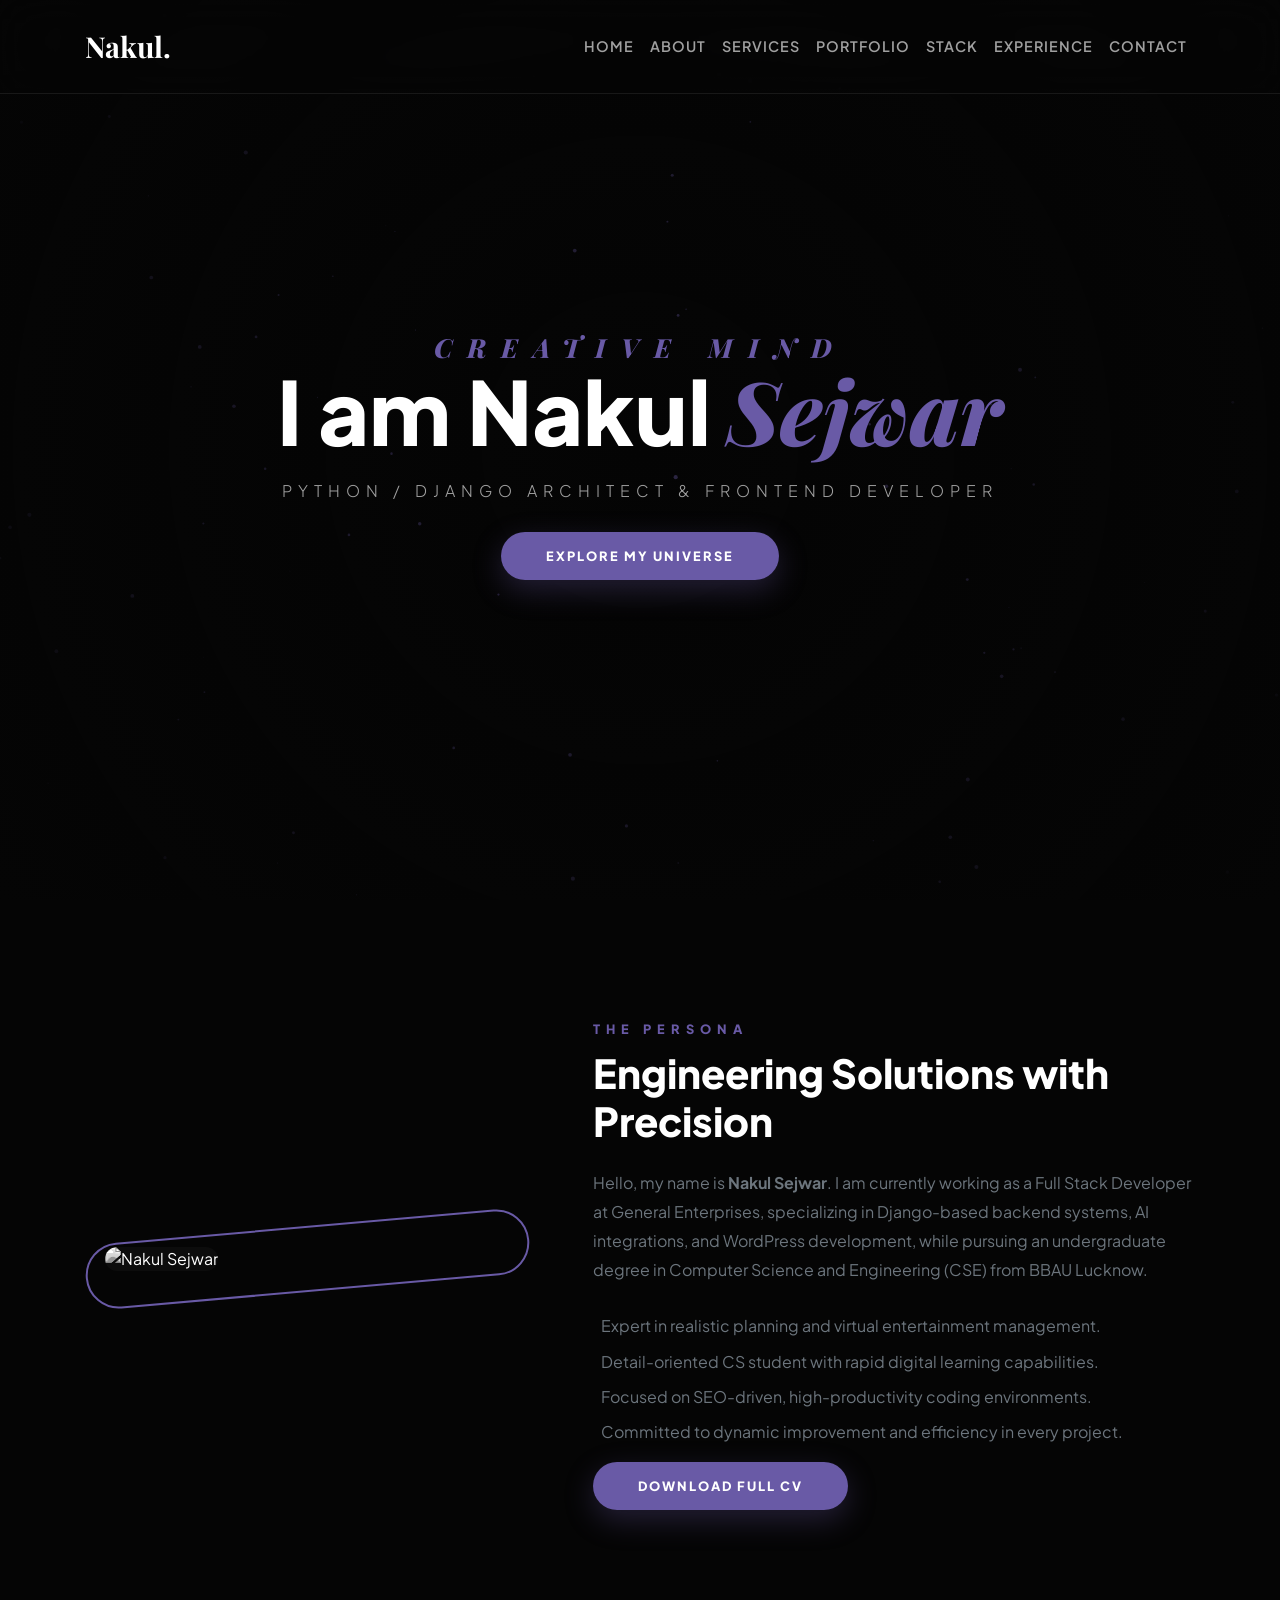
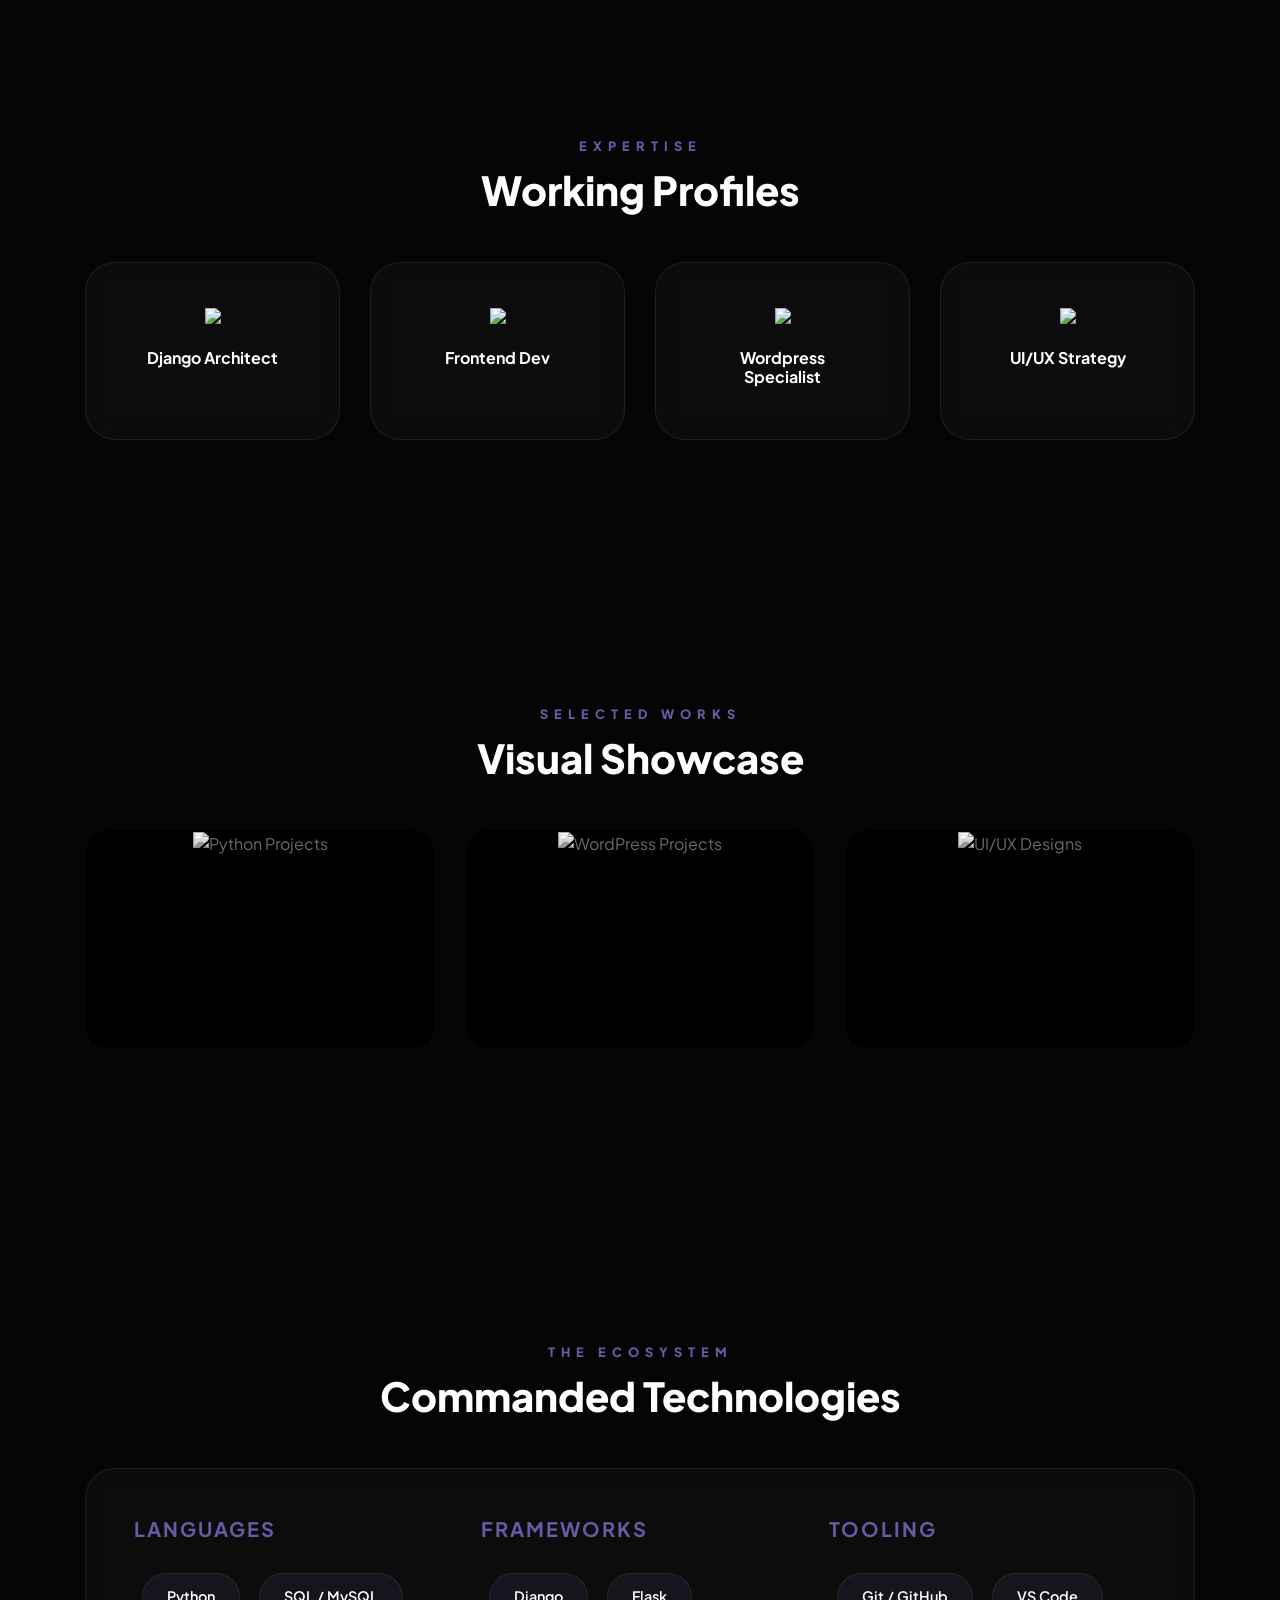
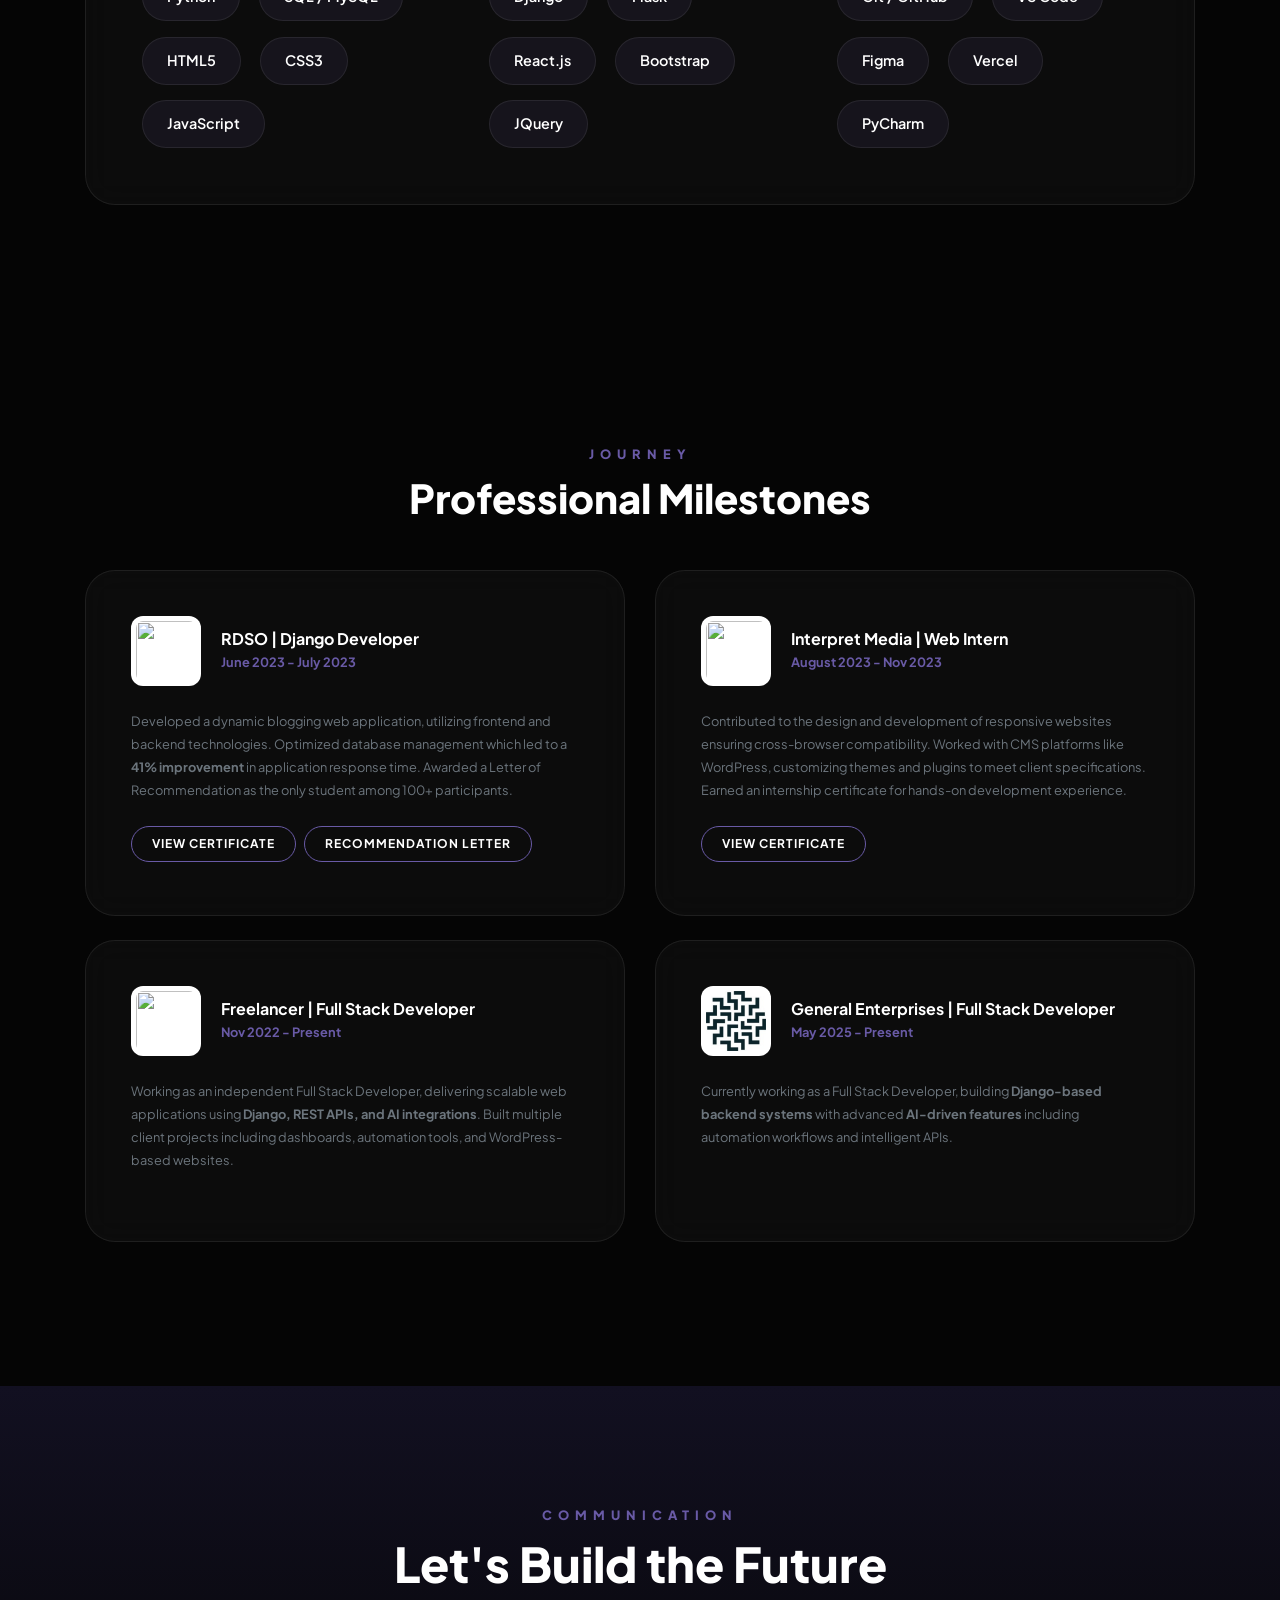
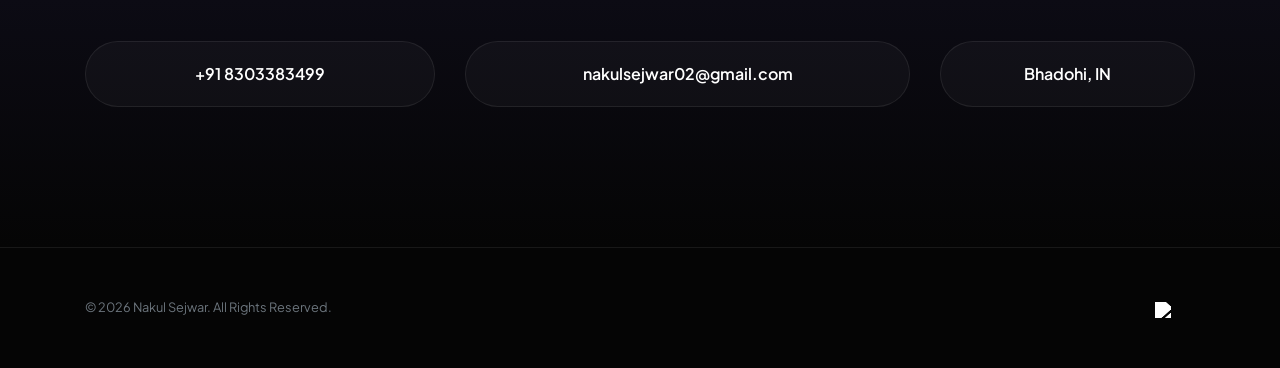
==== index.html @ b9fcd489 "update" ====
<!DOCTYPE html>
<html lang="en">
<head>
    <meta charset="utf-8">
    <meta name="viewport" content="width=device-width, initial-scale=1, shrink-to-fit=no">
    <meta name="author" content="Nakul">
    <title>Nakul Sejwar | Portfolio</title>
    
    <link href="https://fonts.googleapis.com/css2?family=Plus+Jakarta+Sans:wght@300;400;600;800&family=Playfair+Display:ital,wght@0,700;1,700&display=swap" rel="stylesheet">
    <link rel="stylesheet" href="assets/vendors/themify-icons/css/themify-icons.css">
    <link rel="stylesheet" href="https://stackpath.bootstrapcdn.com/bootstrap/4.4.1/css/bootstrap.min.css">
    <link rel="stylesheet" href="https://cdnjs.cloudflare.com/ajax/libs/animate.css/4.1.1/animate.min.css"/>
    
    <style>
        :root {
            --bg-dark: #050505;
            --accent: #695aa6;
            --accent-glow: rgba(105, 90, 166, 0.4);
            --glass: rgba(255, 255, 255, 0.03);
            --glass-border: rgba(255, 255, 255, 0.08);
            --text-main: #ffffff;
            --text-muted: #a0a0a0;
        }
        /* Target the image inside the link when the link is hovered */
        .wp-hover:hover .wp-icon {
            /* This filter approximates your purple shade #695aa6 */
            filter: invert(41%) sepia(12%) saturate(3015%) hue-rotate(212deg) brightness(88%) contrast(85%) !important;
            transform: translateY(-2px);
        }

        /* Optional: Ensure the other font icons match the hover effect */
        .social-links a:hover i {
            color: var(--accent) !important;
            transform: translateY(-2px);
            transition: 0.3s;
        }

        /* --- Global Reset & Background --- */
        body {
            background-color: var(--bg-dark);
            color: var(--text-main);
            font-family: 'Plus Jakarta Sans', sans-serif;
            scroll-behavior: smooth;
            overflow-x: hidden;
        }

        #bg-canvas {
            position: fixed;
            top: 0; left: 0;
            width: 100%; height: 100%;
            z-index: -2;
            pointer-events: none;
        }

        .premium-bg-overlay {
            position: fixed;
            top: 0; left: 0; width: 100%; height: 100%;
            background: radial-gradient(circle at 50% 50%, transparent 0%, var(--bg-dark) 100%);
            z-index: -1;
            pointer-events: none;
        }

        /* --- Navigation --- */
        .custom-navbar {
            padding: 20px;
            background: rgba(5, 5, 5, 0.8) !important;
            backdrop-filter: blur(20px);
            border-bottom: 1px solid var(--glass-border);
            transition: 0.4s cubic-bezier(0.4, 0, 0.2, 1);
        }
        .navbar-brand { font-family: 'Playfair Display', serif; font-size: 1.8rem; font-weight: 700; }
        .nav-link { font-weight: 600; font-size: 0.9rem; letter-spacing: 1px; color: var(--text-muted) !important; transition: 0.3s; }
        .nav-link:hover { color: var(--accent) !important; transform: translateY(-2px); }

        /* --- Hero Section --- */
        .header {
            height: 100vh;
            display: flex;
            align-items: center;
            justify-content: center;
            text-align: center;
            perspective: 1000px;
        }
        .header-content {
            transform-style: preserve-3d;
            transition: transform 0.1s ease-out;
        }
        .header-title { font-size: clamp(2.5rem, 8vw, 5.5rem); font-weight: 800; line-height: 1.1; margin-bottom: 20px; }
        .header-title span { font-family: 'Playfair Display', serif; font-style: italic; color: var(--accent); }
        .header-subtitle { color: var(--text-muted); letter-spacing: 6px; font-weight: 300; margin-bottom: 40px; text-transform: uppercase; }

        /* --- Buttons --- */
        .btn-premium {
            padding: 16px 45px;
            border-radius: 50px;
            background: var(--accent);
            border: none;
            color: white !important;
            font-weight: 800;
            letter-spacing: 2px;
            box-shadow: 0 10px 30px rgba(105, 90, 166, 0.3);
            transition: 0.4s;
            text-transform: uppercase;
            font-size: 0.8rem;
        }
        .btn-premium:hover { transform: translateY(-5px) scale(1.05); box-shadow: 0 15px 40px rgba(105, 90, 166, 0.6); }

        /* --- Section Styling --- */
        .section { padding: 120px 0; position: relative; }
        .section-subtitle { color: var(--accent); text-transform: uppercase; letter-spacing: 6px; font-weight: 800; font-size: 0.8rem; margin-bottom: 10px; display: block;}

        /* --- Card Aesthetics & 3D Tilt --- */
        .premium-card {
            background: var(--glass);
            border: 1px solid var(--glass-border);
            backdrop-filter: blur(15px);
            padding: 45px;
            border-radius: 30px;
            transition: 0.5s cubic-bezier(0.2, 0.8, 0.2, 1);
            height: 100%;
            transform-style: preserve-3d;
            position: relative;
        }
        .premium-card:hover {
            background: rgba(105, 90, 166, 0.05);
            border-color: var(--accent);
            box-shadow: 0 25px 50px rgba(0,0,0,0.5);
        }

        /* --- Skills Stack --- */
        .skill-tag {
            display: inline-block;
            background: rgba(105, 90, 166, 0.1);
            padding: 12px 24px;
            border-radius: 50px;
            margin: 8px;
            font-size: 0.9rem;
            font-weight: 600;
            border: 1px solid var(--glass-border);
            transition: 0.3s cubic-bezier(0.175, 0.885, 0.32, 1.275);
            animation: floatSkill 4s ease-in-out infinite;
        }
        .skill-tag:hover {
            background: var(--accent);
            transform: scale(1.1) rotate(3deg);
            border-color: var(--text-main);
        }
        @keyframes floatSkill {
            0%, 100% { transform: translateY(0); }
            50% { transform: translateY(-8px); }
        }

        /* --- Portfolio --- */
        .portfolio-card {
            position: relative;
            border-radius: 25px;
            overflow: hidden;
            aspect-ratio: 16/10;
            margin-bottom: 30px;
            background: var(--glass);
        }
        .portfolio-card img { width: 100%; height: 100%; object-fit: cover; transition: 0.8s; }
        .portfolio-card:hover img { transform: scale(1.1) rotate(1deg); filter: blur(3px) brightness(0.4); }
        .portfolio-card-overlay {
            position: absolute;
            inset: 0;
            display: flex;
            flex-direction: column;
            align-items: center;
            justify-content: center;
            opacity: 0;
            transition: 0.5s;
            padding: 20px;
        }
        .portfolio-card:hover .portfolio-card-overlay { opacity: 1; }

        /* --- Experience Logic --- */
        .experience-card-img {
            width: 70px;
            height: 70px;
            object-fit: contain;
            border-radius: 12px;
            background: #fff;
            padding: 5px;
            margin-right: 20px;
        }

        /* --- Reveal Animations --- */
        .reveal { opacity: 0; transform: translateY(60px); transition: 1.2s cubic-bezier(0.2, 0.8, 0.2, 1); }
        .reveal.active { opacity: 1; transform: translateY(0); }

        /* --- Contact Section --- */
        .contact-pill {
            background: var(--glass);
            border: 1px solid var(--glass-border);
            padding: 20px 40px;
            border-radius: 100px;
            color: #fff;
            font-weight: 600;
            transition: 0.4s;
            display: block;
            margin-bottom: 20px;
        }
        .contact-pill:hover { background: var(--accent); color: #fff; text-decoration: none; transform: scale(1.05); }
        /* Brings color back on hover */
        .parallax-element:hover .about-img-premium {
            filter: grayscale(0%) !important;
            box-shadow: 0 20px 40px rgba(0, 0, 0, 0.4);
        }

        /* Makes the decorative border pulse purple on hover */
        .parallax-element:hover .about-border-glow {
            transform: rotate(0deg) scale(1.05) !important;
            box-shadow: 0 0 30px var(--accent);
            border-color: #fff !important;
        }

        /* Perspective container for the tilt */
        .parallax-element {
            perspective: 1000px;
        }
        /* Container Perspective */
        #service, #portfolio, #skills, #experience {
            perspective: 1500px;
        }

        /* Base style for all cards to support 3D */
        .premium-card, .portfolio-card, .skill-tag {
            transition: transform 0.1s ease-out, box-shadow 0.3s ease, filter 0.5s ease;
            will-change: transform;
        }

        /* Portfolio Specific Hover: Bring back color */
        .portfolio-card img {
            filter: grayscale(100%);
            transition: 0.6s ease;
        }

        .portfolio-card:hover img {
            filter: grayscale(0%) !important;
            transform: scale(1.1);
        }

        /* Skills Floating Animation - unique speeds for parallax feel */
        .skill-tag:nth-child(odd) { animation: floatSkill 5s ease-in-out infinite; }
        .skill-tag:nth-child(even) { animation: floatSkill 7s ease-in-out infinite; }

        @keyframes floatSkill {
            0%, 100% { transform: translateY(0px) rotate(0deg); }
            50% { transform: translateY(-15px) rotate(2deg); }
        }
        /* Portfolio Card Container */
        .portfolio-card {
            position: relative;
            overflow: hidden;
            border-radius: 25px;
            background: #000;
        }

        /* The Overlay - Hidden by default */
        .portfolio-card-overlay {
            position: absolute;
            inset: 0;
            background: rgba(105, 90, 166, 0.85); /* Your purple shade with transparency */
            display: flex;
            flex-direction: column;
            align-items: center;
            justify-content: center;
            opacity: 0; /* Hidden */
            transition: all 0.5s cubic-bezier(0.4, 0, 0.2, 1);
            padding: 20px;
            z-index: 2;
        }

        /* Text styling inside overlay */
        .portfolio-card-overlay h4 {
            color: #ffffff;
            font-weight: 800;
            margin-bottom: 10px;
            transform: translateY(20px);
            transition: 0.5s ease;
        }

        .portfolio-card-overlay p {
            color: rgba(255, 255, 255, 0.8);
            font-size: 0.9rem;
            transform: translateY(20px);
            transition: 0.5s ease 0.1s;
        }

        /* Hover State: Reveal Overlay and Slide Text Up */
        .portfolio-card:hover .portfolio-card-overlay {
            opacity: 1;
        }

        .portfolio-card:hover .portfolio-card-overlay h4,
        .portfolio-card:hover .portfolio-card-overlay p {
            transform: translateY(0);
        }

        /* Image grayscale to color transition */
        .portfolio-card img {
            filter: grayscale(100%);
            transition: 0.8s ease;
        }

        .portfolio-card:hover img {
            filter: grayscale(0%);
            transform: scale(1.1);
        }
        /* Custom Purple Small Button */
        .btn-premium-sm {
            padding: 8px 20px;
            border-radius: 50px;
            background: transparent;
            border: 1px solid var(--accent);
            color: #ffffff !important;
            font-size: 0.75rem;
            font-weight: 700;
            text-transform: uppercase;
            letter-spacing: 1px;
            transition: all 0.3s ease;
        }

        .btn-premium-sm:hover {
            background: var(--accent);
            box-shadow: 0 5px 15px rgba(105, 90, 166, 0.4);
            transform: translateY(-2px);
            text-decoration: none;
        }
    </style>
</head>

<body data-spy="scroll" data-target=".navbar" data-offset="40" id="home">

    <canvas id="bg-canvas"></canvas>
    <div class="premium-bg-overlay"></div>

    <nav class="navbar navbar-expand-lg navbar-dark custom-navbar fixed-top">
        <div class="container">
            <a class="navbar-brand" href="index.html">Nakul.</a>
            <button class="navbar-toggler" type="button" data-toggle="collapse" data-target="#navContent">
                <span class="ti-menu" style="color: #fff;"></span>
            </button>
            <div class="collapse navbar-collapse" id="navContent">
                <ul class="navbar-nav ml-auto">
                    <li class="nav-item"><a class="nav-link" href="#home">HOME</a></li>
                    <li class="nav-item"><a class="nav-link" href="#about">ABOUT</a></li>
                    <li class="nav-item"><a class="nav-link" href="#service">SERVICES</a></li>
                    <li class="nav-item"><a class="nav-link" href="#portfolio">PORTFOLIO</a></li>
                    <li class="nav-item"><a class="nav-link" href="#skills">STACK</a></li>
                    <li class="nav-item"><a class="nav-link" href="#experience">EXPERIENCE</a></li>
                    <li class="nav-item"><a class="nav-link" href="#contact">CONTACT</a></li>
                </ul>
            </div>
        </div>
    </nav>

    <header class="header">
        <div class="header-content container">
            <div class="reveal active">
                <h1 class="header-title">
                    <span class="d-block" style="font-size: 0.3em; letter-spacing: 15px; text-transform: uppercase;">Creative Mind</span>
                    I am Nakul <span>Sejwar</span>
                </h1>
                <p class="header-subtitle">Python / Django Architect & Frontend Developer</p>
                <div class="animate__animated animate__pulse animate__infinite">
                    <a href="#portfolio" class="btn-premium">Explore My Universe</a>
                </div>
            </div>
        </div>
    </header>

    <section class="section" id="about">
        <div class="container">
            <div class="row align-items-center reveal">
                <div class="col-md-5 mb-5 mb-md-0">
                    <div class="parallax-element" style="position: relative; padding: 20px;">
                        <div class="about-border-glow" style="position: absolute; inset: 0; border: 2px solid var(--accent); border-radius: 40px; transform: rotate(-5deg); transition: 0.5s;"></div>
                        
                        <img src="assets/imgs/man.png" 
                            class="img-fluid about-img-premium hover-tilt" 
                            alt="Nakul Sejwar" 
                            style="border-radius: 40px; background: var(--glass); position: relative; z-index: 1; filter: grayscale(100%); transition: filter 0.6s ease, transform 0.1s ease-out; cursor: pointer;">
                    </div>
                </div>
                <div class="col-md-7 pl-lg-5">
                    <span class="section-subtitle">The Persona</span>
                    <h2 class="mb-4" style="font-weight: 800; font-size: 2.5rem;">Engineering Solutions with Precision</h2>
                    <p class="text-muted mb-4" style="line-height: 1.8;">
                        Hello, my name is <strong>Nakul Sejwar</strong>. I am currently working as a Full Stack Developer at General Enterprises, specializing in Django-based backend systems, AI integrations, and WordPress development, while pursuing an undergraduate degree in Computer Science and Engineering (CSE) from BBAU Lucknow.
                    </p>
                    <ul class="text-muted list-unstyled mb-4" style="line-height: 2.2;">
                        <li><i class="ti-check mr-2" style="color: var(--accent);"></i> Expert in realistic planning and virtual entertainment management.</li>
                        <li><i class="ti-check mr-2" style="color: var(--accent);"></i> Detail-oriented CS student with rapid digital learning capabilities.</li>
                        <li><i class="ti-check mr-2" style="color: var(--accent);"></i> Focused on SEO-driven, high-productivity coding environments.</li>
                        <li><i class="ti-check mr-2" style="color: var(--accent);"></i> Committed to dynamic improvement and efficiency in every project.</li>
                    </ul>
                    <a href="https://drive.google.com/file/d/16ulaOzVERN-fyvs64XdJ-QzQfTdzK6vt/view?usp=sharing" class="btn-premium">Download Full CV</a>
                </div>
            </div>
        </div>
    </section>

    <section class="section bg-dark-lite" id="service">
        <div class="container">
            <div class="text-center mb-5 reveal">
                <span class="section-subtitle">Expertise</span>
                <h2 style="font-weight: 800; font-size: 2.5rem;">Working Profiles</h2>
            </div>
            <div class="row">
                <div class="col-md-6 col-lg-3 mb-4 reveal">
                    <div class="premium-card text-center tilt-effect">
                        <img src="assets/imgs/icons8-python.svg" width="60" class="mb-4">
                        <h6 class="font-weight-bold">Django Architect</h6>
                    </div>
                </div>
                <div class="col-md-6 col-lg-3 mb-4 reveal">
                    <div class="premium-card text-center tilt-effect">
                        <img src="assets/imgs/responsive.svg" width="60" class="mb-4">
                        <h6 class="font-weight-bold">Frontend Dev</h6>
                    </div>
                </div>
                <div class="col-md-6 col-lg-3 mb-4 reveal">
                    <div class="premium-card text-center tilt-effect">
                        <img src="assets/imgs/icons8-wordpress.svg" width="60" class="mb-4">
                        <h6 class="font-weight-bold">Wordpress Specialist</h6>
                    </div>
                </div>
                <div class="col-md-6 col-lg-3 mb-4 reveal">
                    <div class="premium-card text-center tilt-effect">
                        <img src="assets/imgs/analytics.svg" width="60" class="mb-4">
                        <h6 class="font-weight-bold">UI/UX Strategy</h6>
                    </div>
                </div>
            </div>
        </div>
    </section>

    <section class="section" id="portfolio">
        <div class="container text-center">
            <span class="section-subtitle reveal">Selected Works</span>
            <h2 class="mb-5 reveal" style="font-weight: 800; font-size: 2.5rem;">Visual Showcase</h2>
            <div class="row reveal">
                <div class="col-md-4 mb-4">
                    <a href="python-projects.html" class="portfolio-card d-block">
                        <img src="assets/imgs/Python.png" alt="Python Projects">
                        <div class="portfolio-card-overlay">
                            <h4 class="font-weight-bold">Python Projects</h4>
                            <p>Click to View Suite</p>
                        </div>
                    </a>
                </div>
                <div class="col-md-4 mb-4">
                    <a href="wordpress-projects.html" class="portfolio-card d-block">
                        <img src="assets/imgs/WordPress.png" alt="WordPress Projects">
                        <div class="portfolio-card-overlay">
                            <h4 class="font-weight-bold">WordPress Solutions</h4>
                            <p>Click to View Sites</p>
                        </div>
                    </a>
                </div>
                <div class="col-md-4 mb-4">
                    <a href="https://www.behance.net/nakulsejwar" class="portfolio-card d-block">
                        <img src="assets/imgs/uiux.jpg" alt="UI/UX Designs">
                        <div class="portfolio-card-overlay">
                            <h4 class="font-weight-bold">UI/UX Designs</h4>
                            <p>View Behance Port</p>
                        </div>
                    </a>
                </div>
            </div>
        </div>
    </section>

    <section class="section" id="skills">
        <div class="container">
            <div class="text-center mb-5 reveal">
                <span class="section-subtitle">The Ecosystem</span>
                <h2 style="font-weight: 800; font-size: 2.5rem;">Commanded Technologies</h2>
            </div>
            
            <div class="premium-card reveal p-5">
                <div class="row">
                    <div class="col-md-4 mb-5 mb-md-0">
                        <h5 class="font-weight-bold mb-4" style="letter-spacing: 2px; color: var(--accent);">LANGUAGES</h5>
                        <div class="skill-tag" style="animation-delay: 0.1s;">Python</div>
                        <div class="skill-tag" style="animation-delay: 0.3s;">SQL / MySQL</div>
                        <div class="skill-tag" style="animation-delay: 0.5s;">HTML5</div>
                        <div class="skill-tag" style="animation-delay: 0.7s;">CSS3</div>
                        <div class="skill-tag" style="animation-delay: 0.9s;">JavaScript</div>
                    </div>

                    <div class="col-md-4 mb-5 mb-md-0">
                        <h5 class="font-weight-bold mb-4" style="letter-spacing: 2px; color: var(--accent);">FRAMEWORKS</h5>
                        <div class="skill-tag" style="animation-delay: 0.2s;">Django</div>
                        <div class="skill-tag" style="animation-delay: 0.4s;">Flask</div>
                        <div class="skill-tag" style="animation-delay: 0.1s;">React.js</div>
                        <div class="skill-tag" style="animation-delay: 0.3s;">Bootstrap</div>
                        <div class="skill-tag" style="animation-delay: 0.5s;">JQuery</div>
                    </div>

                    <div class="col-md-4">
                        <h5 class="font-weight-bold mb-4" style="letter-spacing: 2px; color: var(--accent);">TOOLING</h5>
                        <div class="skill-tag" style="animation-delay: 0.6s;">Git / GitHub</div>
                        <div class="skill-tag" style="animation-delay: 0.2s;">VS Code</div>
                        <div class="skill-tag" style="animation-delay: 0.4s;">Figma</div>
                        <div class="skill-tag" style="animation-delay: 0.1s;">Vercel</div>
                        <div class="skill-tag" style="animation-delay: 0.3s;">PyCharm</div>
                    </div>
                </div>
            </div>
        </div>
    </section>

    <section class="section" id="experience">
        <div class="container">
            <div class="text-center mb-5 reveal">
                <span class="section-subtitle">Journey</span>
                <h2 style="font-weight: 800; font-size: 2.5rem;">Professional Milestones</h2>
            </div>
            <div class="row">
                <div class="col-md-6 mb-4 reveal">
                    <div class="premium-card tilt-effect">
                        <div class="d-flex align-items-center mb-4">
                            <img src="assets/imgs/rdsologo.png" class="experience-card-img">
                            <div>
                                <h6 class="mb-0 font-weight-bold">RDSO | Django Developer</h6>
                                <small style="color: var(--accent); font-weight: 700;">June 2023 - July 2023</small>
                            </div>
                        </div>
                        <p class="text-muted small mb-4" style="line-height: 1.8;">
                            Developed a dynamic blogging web application, utilizing frontend and backend technologies. Optimized database management which led to a <strong>41% improvement</strong> in application response time. Awarded a Letter of Recommendation as the only student among 100+ participants.
                        </p>
                        <div class="d-flex flex-wrap">
                            <a href="https://drive.google.com/file/d/1mclJQD7f81kzIOt3uN5Sgd8E9_ZpstdL/view?usp=sharing" class="btn btn-premium-sm mr-2 mb-2">View Certificate</a>
                            <a href="https://drive.google.com/file/d/1_BmyCr01pKGEwIzg_A3drso9pyll6M1B/view?usp=sharing" class="btn btn-premium-sm mb-2">Recommendation Letter</a>
                        </div>
                    </div>
                </div>

                <div class="col-md-6 mb-4 reveal">
                    <div class="premium-card tilt-effect">
                        <div class="d-flex align-items-center mb-4">
                            <img src="assets/imgs/interpret_media_mumbai_logo.jpg" class="experience-card-img">
                            <div>
                                <h6 class="mb-0 font-weight-bold">Interpret Media | Web Intern</h6>
                                <small style="color: var(--accent); font-weight: 700;">August 2023 - Nov 2023</small>
                            </div>
                        </div>
                        <p class="text-muted small mb-4" style="line-height: 1.8;">
                            Contributed to the design and development of responsive websites ensuring cross-browser compatibility. Worked with CMS platforms like WordPress, customizing themes and plugins to meet client specifications. Earned an internship certificate for hands-on development experience.
                        </p>
                        <a href="https://drive.google.com/file/d/11rWwCjID4jo7oCbREOb4mnihu0a6t4lC/view?usp=sharing" class="btn btn-premium-sm">View Certificate</a>
                    </div>
                </div>

                <div class="col-md-6 mb-4 reveal">
                    <div class="premium-card tilt-effect">
                        <div class="d-flex align-items-center mb-4">
                            <img src="assets/imgs/man.png" class="experience-card-img">
                            <div>
                                <h6 class="mb-0 font-weight-bold">Freelancer | Full Stack Developer</h6>
                                <small style="color: var(--accent); font-weight: 700;">Nov 2022 - Present</small>
                            </div>
                        </div>
                        <p class="text-muted small mb-4" style="line-height: 1.8;">
                            Working as an independent Full Stack Developer, delivering scalable web applications using <strong>Django, REST APIs, and AI integrations</strong>. Built multiple client projects including dashboards, automation tools, and WordPress-based websites.
                        </p>
                    </div>
                </div>

                <div class="col-md-6 mb-4 reveal">
                    <div class="premium-card tilt-effect">
                        <div class="d-flex align-items-center mb-4">
                            <img src="assets/imgs/general_enterprises_10_logo.jpg" class="experience-card-img">
                            <div>
                                <h6 class="mb-0 font-weight-bold">General Enterprises | Full Stack Developer</h6>
                                <small style="color: var(--accent); font-weight: 700;">May 2025 - Present</small>
                            </div>
                        </div>
                        <p class="text-muted small mb-4" style="line-height: 1.8;">
                            Currently working as a Full Stack Developer, building <strong>Django-based backend systems</strong> with advanced <strong>AI-driven features</strong> including automation workflows and intelligent APIs.
                        </p>
                    </div>
                </div>
            </div>
        </div>
    </section>

    <section class="section text-center" id="contact" style="background: linear-gradient(to top, #050505, #121021);">
        <div class="container">
            <div class="reveal">
                <span class="section-subtitle">Communication</span>
                <h2 class="mb-5" style="font-weight: 800; font-size: 3rem;">Let's Build the Future</h2>
                <div class="row justify-content-center">
                    <div class="col-md-4"><a href="tel:+918303383499" class="contact-pill">+91 8303383499</a></div>
                    <div class="col-md-5"><a href="mailto:nakulsejwar02@gmail.com" class="contact-pill">nakulsejwar02@gmail.com</a></div>
                    <div class="col-md-3"><a href="#" class="contact-pill">Bhadohi, IN</a></div>
                </div>
            </div>
        </div>
    </section>

    <footer class="py-5" style="border-top: 1px solid var(--glass-border);">
        <div class="container d-flex flex-column flex-md-row justify-content-between align-items-center">
            <p class="mb-0 text-muted small">&copy; <script>document.write(new Date().getFullYear())</script> Nakul Sejwar. All Rights Reserved.</p>
            <div class="social-links mt-3 mt-md-0">
                <a href="https://www.linkedin.com/in/nakulsejwar/" class="nav-link d-inline mx-2"><i class="ti-linkedin"></i></a>
                <a href="https://github.com/nakulsejwar/" class="nav-link d-inline mx-2"><i class="ti-github"></i></a>
                <a href="https://wa.me/918303383499" class="nav-link d-inline mx-2 wp-hover">
                    <img src="assets/imgs/whatsapp.svg" width="20" class="wp-icon" style="filter: brightness(0) invert(1); transition: 0.3s;">
                </a>            
            </div>
        </div>
    </footer>

    <script src="https://code.jquery.com/jquery-3.4.1.min.js"></script>
    <script src="https://stackpath.bootstrapcdn.com/bootstrap/4.4.1/js/bootstrap.bundle.min.js"></script>

    <script>
        // --- 1. DYNAMIC PARTICLE BACKGROUND ---
        const canvas = document.getElementById('bg-canvas');
        const ctx = canvas.getContext('2d');
        let particles = [];
        canvas.width = window.innerWidth;
        canvas.height = window.innerHeight;

        class Particle {
            constructor() {
                this.x = Math.random() * canvas.width;
                this.y = Math.random() * canvas.height;
                this.size = Math.random() * 2 + 0.1;
                this.speedX = Math.random() * 0.5 - 0.25;
                this.speedY = Math.random() * 0.5 - 0.25;
            }
            update() {
                this.x += this.speedX;
                this.y += this.speedY;
                if (this.x > canvas.width) this.x = 0;
                if (this.x < 0) this.x = canvas.width;
                if (this.y > canvas.height) this.y = 0;
                if (this.y < 0) this.y = canvas.height;
            }
            draw() {
                ctx.fillStyle = 'rgba(105, 90, 166, 0.4)';
                ctx.beginPath();
                ctx.arc(this.x, this.y, this.size, 0, Math.PI * 2);
                ctx.fill();
            }
        }

        function initParticles() {
            particles = [];
            for (let i = 0; i < 100; i++) particles.push(new Particle());
        }

        function animateParticles() {
            ctx.clearRect(0, 0, canvas.width, canvas.height);
            particles.forEach(p => { p.update(); p.draw(); });
            requestAnimationFrame(animateParticles);
        }
        initParticles(); animateParticles();

        // --- 2. MOUSE PARALLAX ENGINE ---
        document.addEventListener('mousemove', (e) => {
            const x = (window.innerWidth / 2 - e.pageX) / 50;
            const y = (window.innerHeight / 2 - e.pageY) / 50;
            const content = document.querySelector('.header-content');
            if(content) content.style.transform = `translate(${x}px, ${y}px)`;
        });

        // --- 3. 3D TILT EFFECT ---
        const tiltCards = document.querySelectorAll('.tilt-effect');
        tiltCards.forEach(card => {
            card.addEventListener('mousemove', (e) => {
                const rect = card.getBoundingClientRect();
                const x = e.clientX - rect.left - rect.width / 2;
                const y = e.clientY - rect.top - rect.height / 2;
                card.style.transform = `perspective(1000px) rotateX(${-y / 10}deg) rotateY(${x / 10}deg) translateY(-10px)`;
            });
            card.addEventListener('mouseleave', () => {
                card.style.transform = `perspective(1000px) rotateX(0deg) rotateY(0deg) translateY(0)`;
            });
        });

        // --- 4. SCROLL REVEAL OBSERVER ---
        const observer = new IntersectionObserver((entries) => {
            entries.forEach(entry => {
                if(entry.isIntersecting) {
                    entry.target.classList.add('active');
                }
            });
        }, { threshold: 0.1 });
        document.querySelectorAll('.reveal').forEach(el => observer.observe(el));

        // Handle window resize
        window.addEventListener('resize', () => {
            canvas.width = window.innerWidth;
            canvas.height = window.innerHeight;
            initParticles();
        });
        const aboutImg = document.querySelector('.hover-tilt');
        const aboutContainer = document.querySelector('.parallax-element');

        if (aboutContainer && aboutImg) {
            aboutContainer.addEventListener('mousemove', (e) => {
                const rect = aboutContainer.getBoundingClientRect();
                
                // Calculate mouse position from -1 to 1
                const x = (e.clientX - rect.left) / rect.width - 0.5;
                const y = (e.clientY - rect.top) / rect.height - 0.5;

                // Multiply by intensity (e.g., 20deg tilt)
                const tiltX = y * -20; 
                const tiltY = x * 20;

                aboutImg.style.transform = `rotateX(${tiltX}deg) rotateY(${tiltY}deg) scale(1.05)`;
            });

            aboutContainer.addEventListener('mouseleave', () => {
                // Smoothly reset position
                aboutImg.style.transition = "all 0.6s ease";
                aboutImg.style.transform = `rotateX(0deg) rotateY(0deg) scale(1)`;
                
                // Remove the transition delay after it finishes so movement stays snappy
                setTimeout(() => {
                    aboutImg.style.transition = "filter 0.6s ease, transform 0.1s ease-out";
                }, 600);
            });
        }
        // Select all elements that should have the 3D hover effect
        $(document).ready(function() {
        const tiltElements = document.querySelectorAll('.tilt-effect, .portfolio-card, .premium-card');

        tiltElements.forEach(el => {
            el.addEventListener('mousemove', (e) => {
                const rect = el.getBoundingClientRect();
                const x = e.clientX - rect.left; 
                const y = e.clientY - rect.top;
                
                const centerX = rect.width / 2;
                const centerY = rect.height / 2;
                
                const rotateX = (y - centerY) / 15; 
                const rotateY = (centerX - x) / 15;

                // Only rotate the card, don't touch the opacity (CSS handles that now)
                el.style.transform = `perspective(1000px) rotateX(${rotateX}deg) rotateY(${rotateY}deg) translateY(-10px) scale(1.02)`;
            });

            el.addEventListener('mouseleave', () => {
                el.style.transform = `perspective(1000px) rotateX(0deg) rotateY(0deg) translateY(0) scale(1)`;
                el.style.transition = "transform 0.5s ease";
                
                setTimeout(() => {
                    el.style.transition = "transform 0.1s ease-out";
                }, 500);
            });
        });
    });
    </script>
</body>
</html>
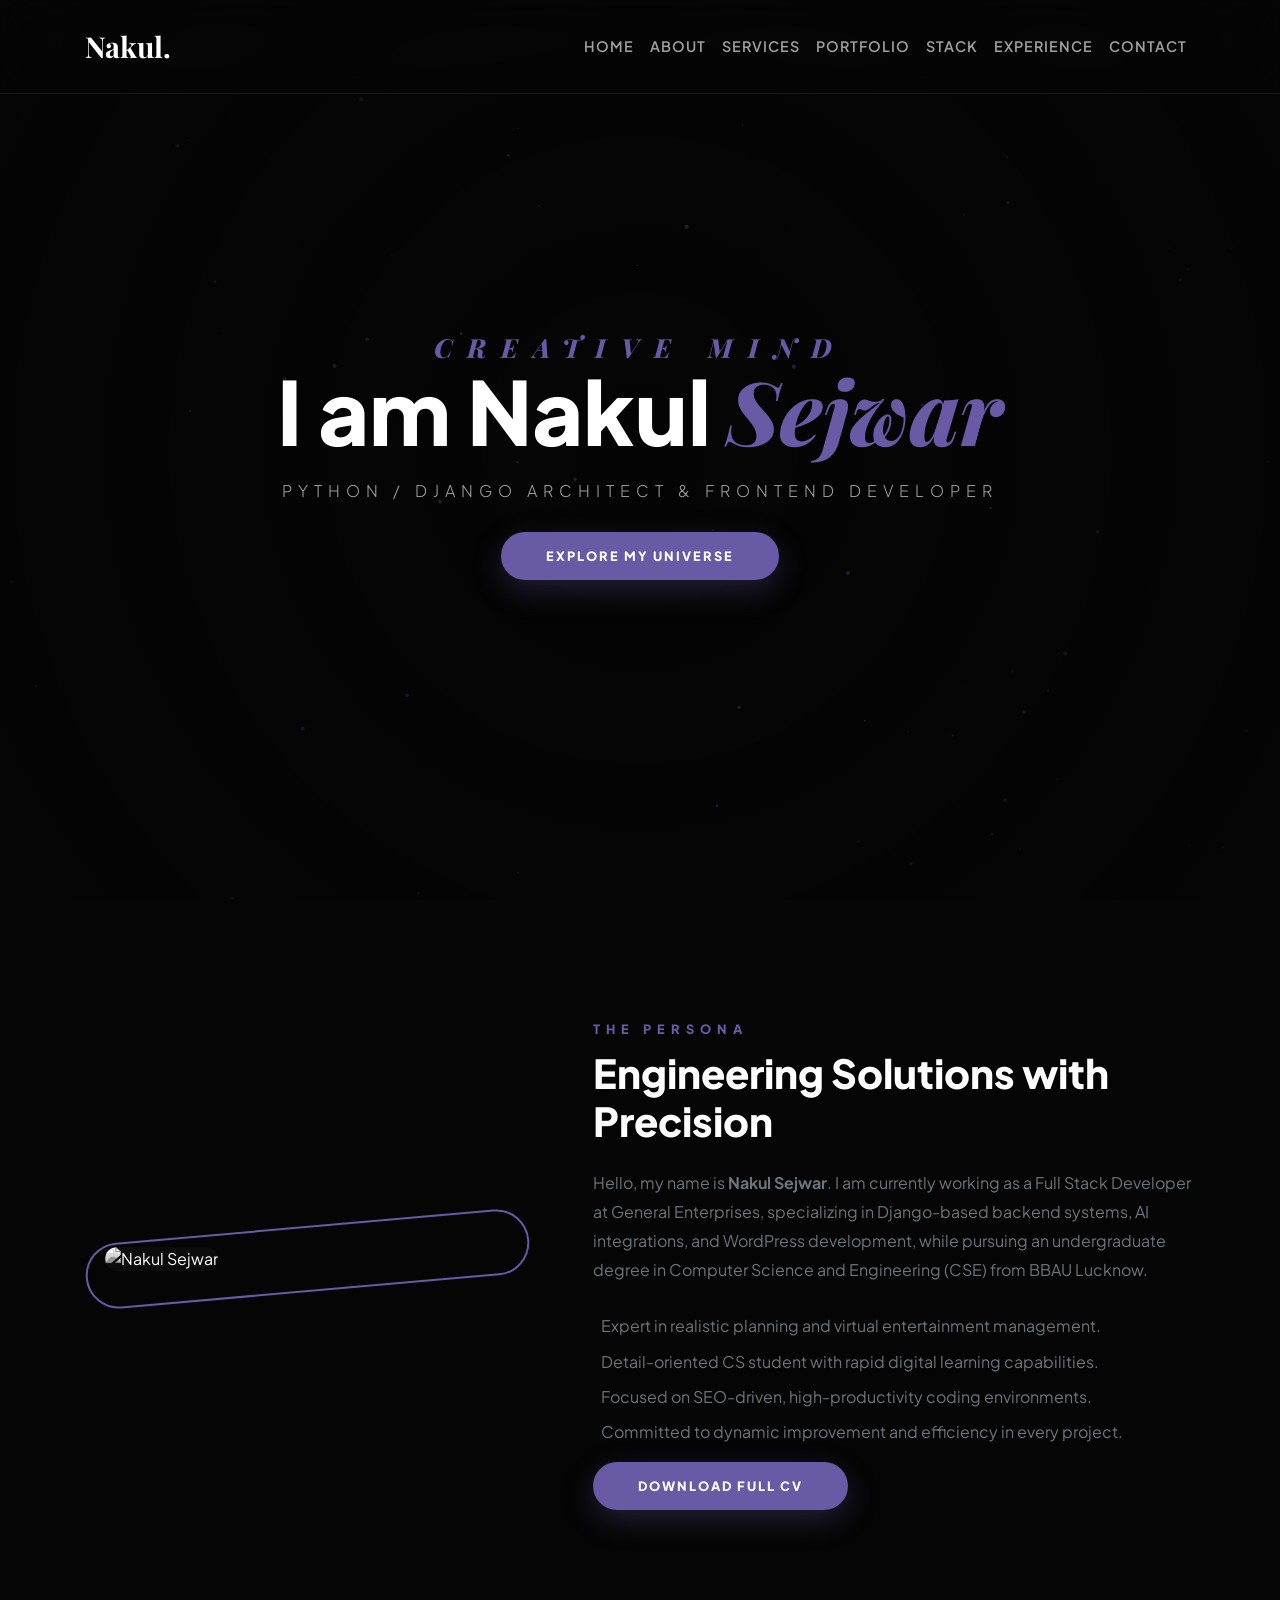
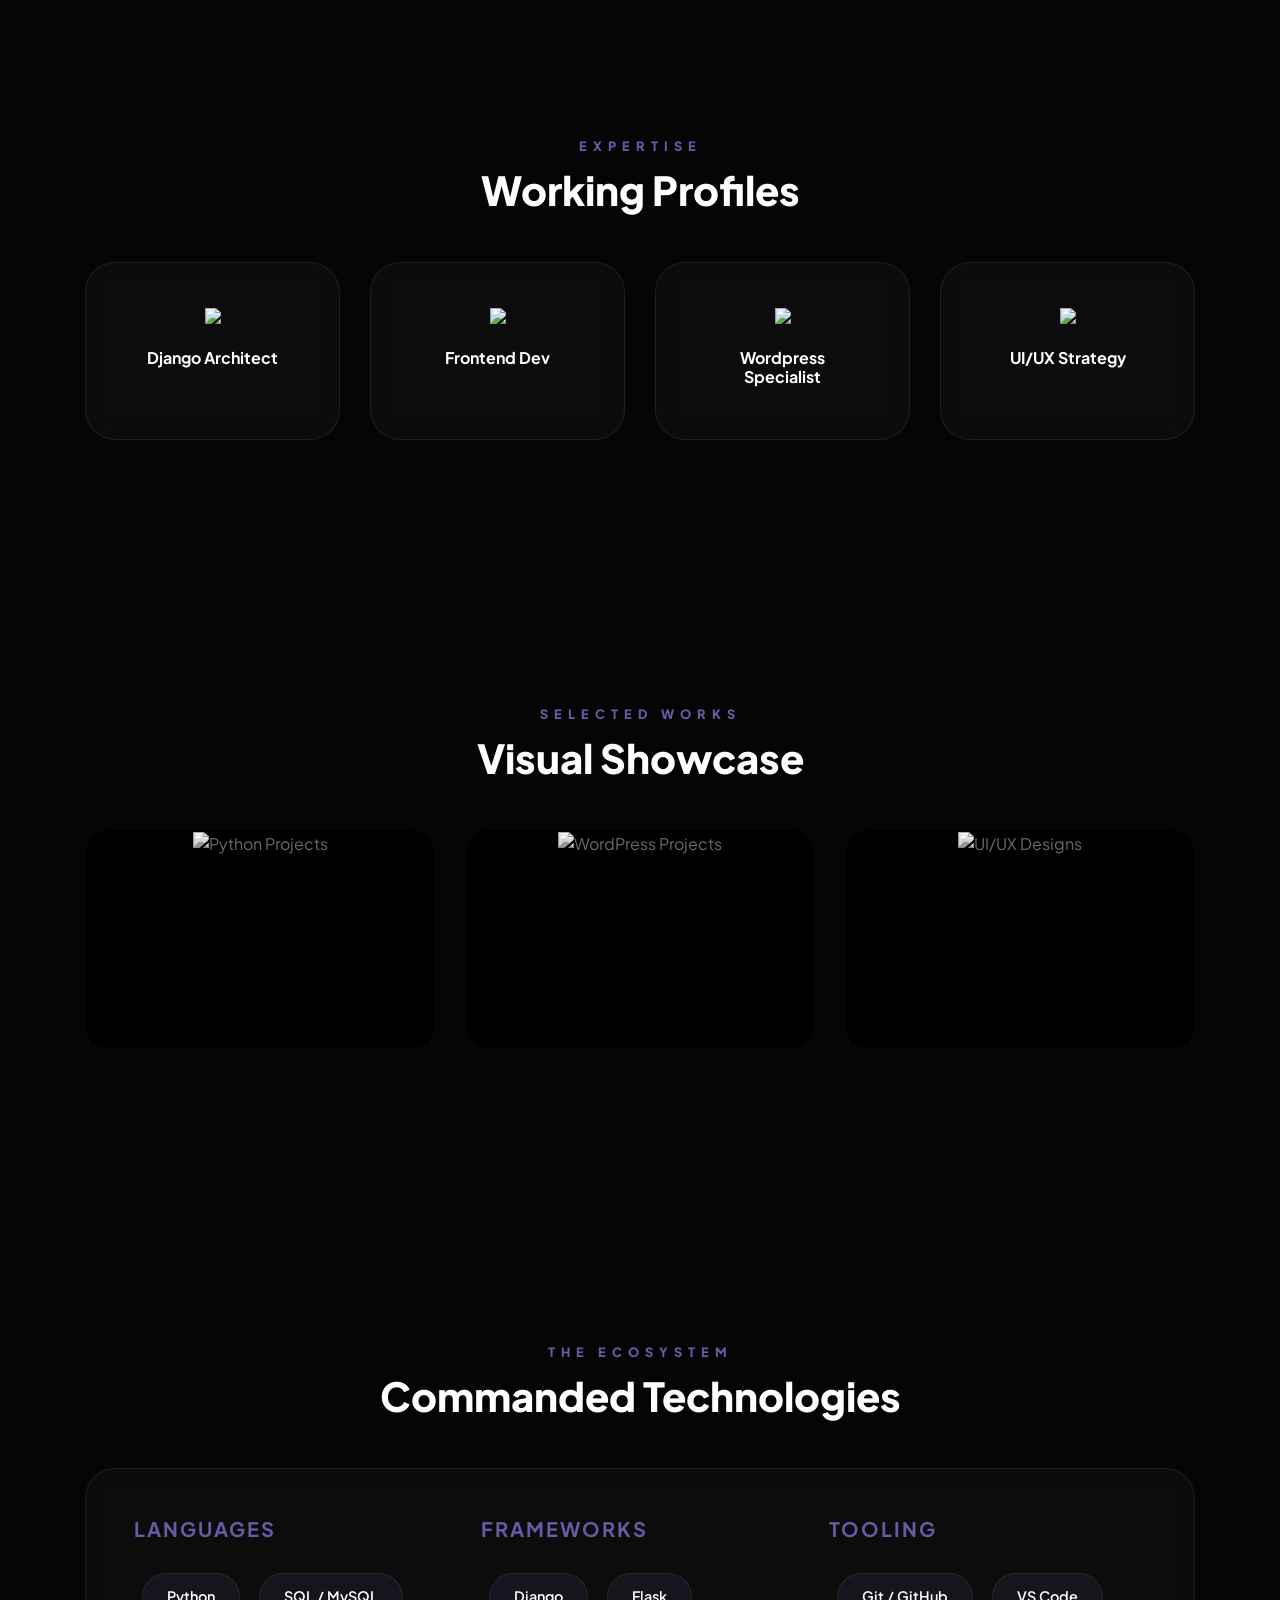
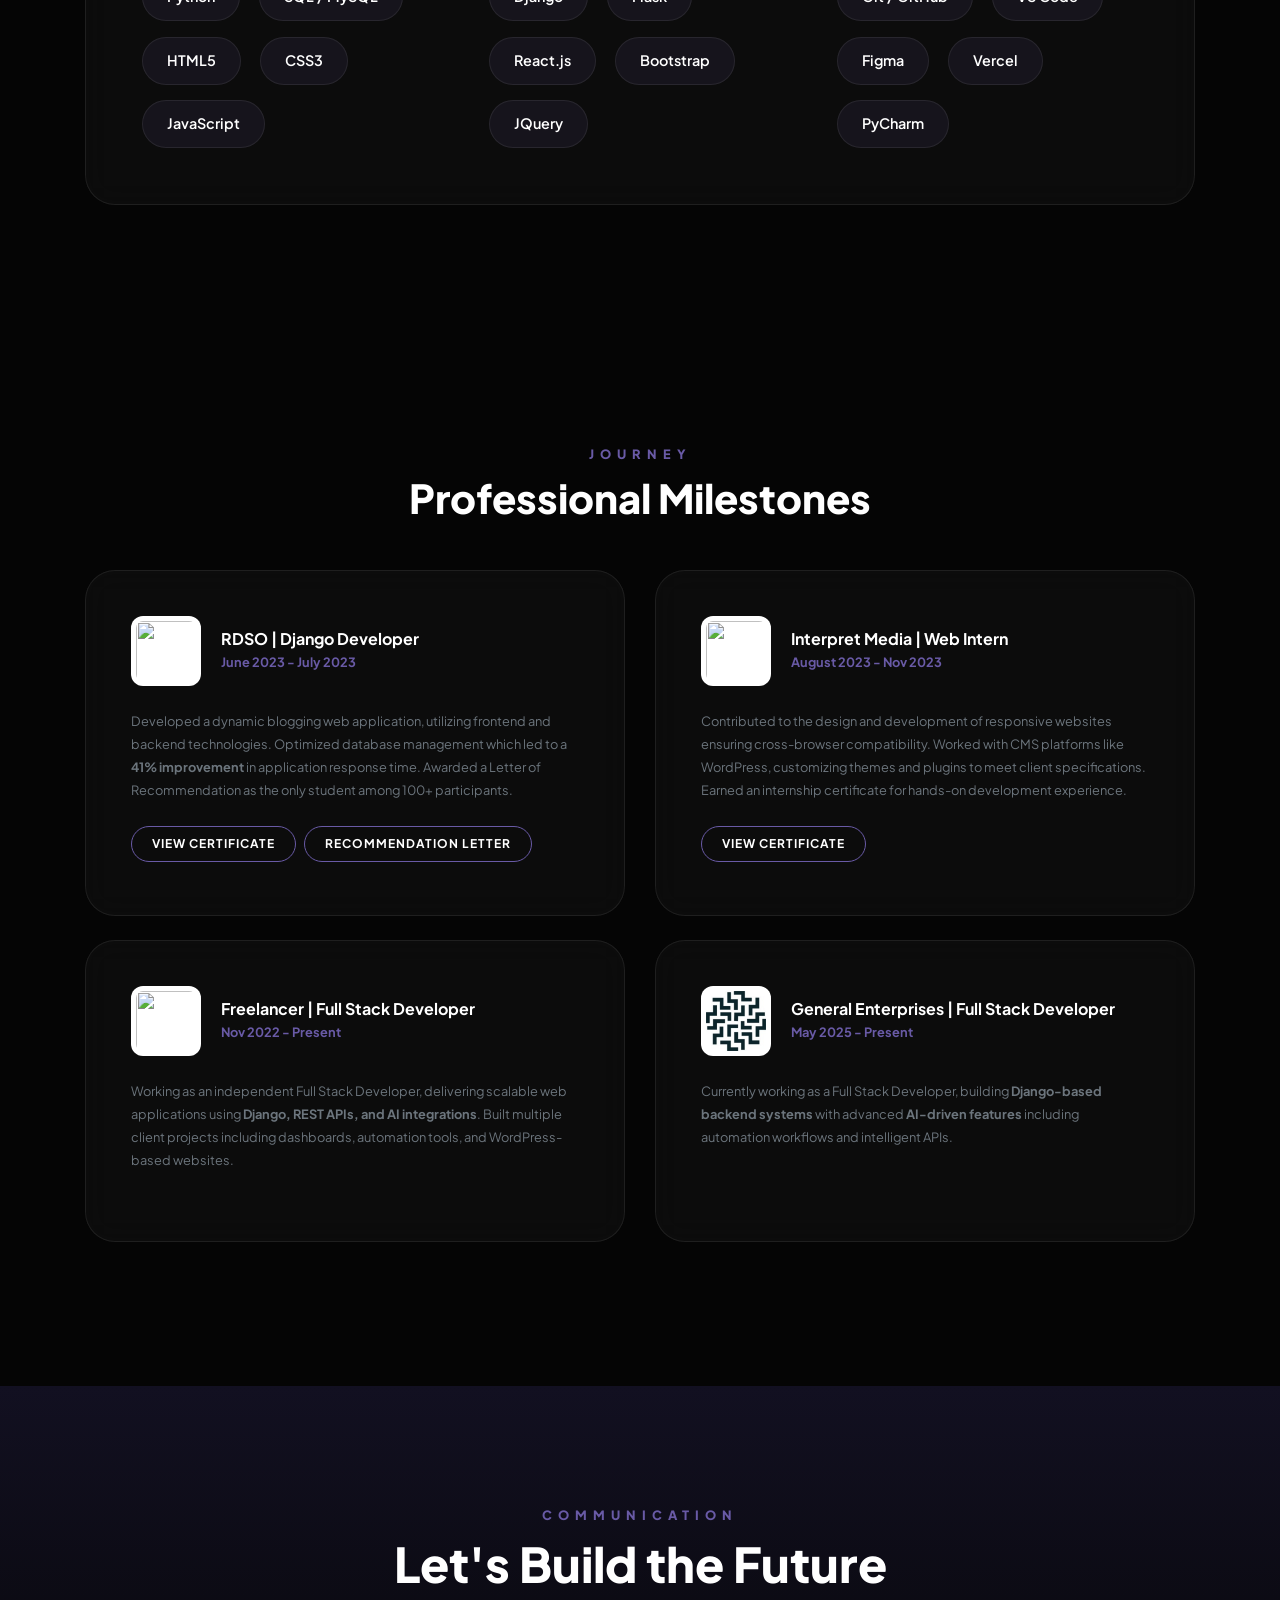
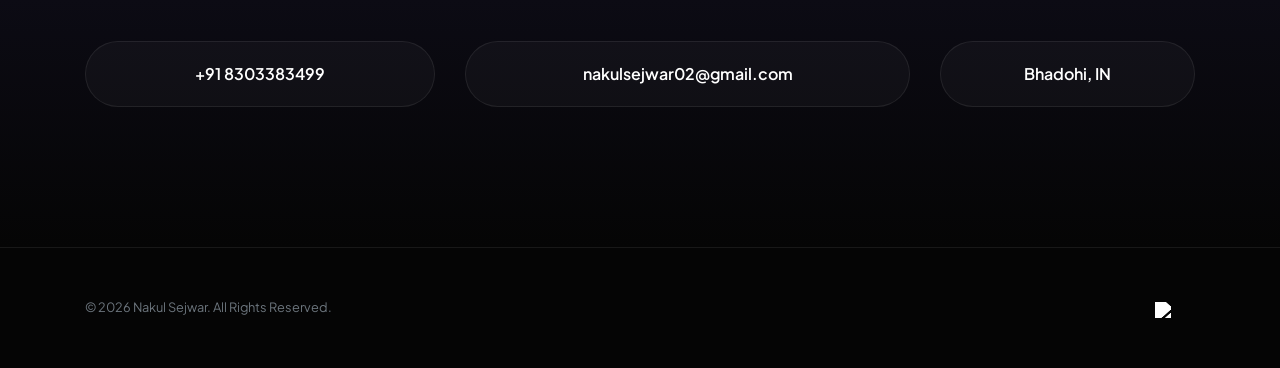
==== commit 87bec6b8: "Update index.html" ====
--- a/index.html
+++ b/index.html
@@ -396,7 +396,7 @@
                         <li><i class="ti-check mr-2" style="color: var(--accent);"></i> Focused on SEO-driven, high-productivity coding environments.</li>
                         <li><i class="ti-check mr-2" style="color: var(--accent);"></i> Committed to dynamic improvement and efficiency in every project.</li>
                     </ul>
-                    <a href="https://drive.google.com/file/d/16ulaOzVERN-fyvs64XdJ-QzQfTdzK6vt/view?usp=sharing" class="btn-premium">Download Full CV</a>
+                    <a href="https://drive.google.com/file/d/1Jrh1qIOYwb_SbWXU8_oIkuqwWPKTln1h/view?usp=sharing" class="btn-premium">Download Full CV</a>
                 </div>
             </div>
         </div>
@@ -761,4 +761,4 @@
     });
     </script>
 </body>
-</html>+</html>
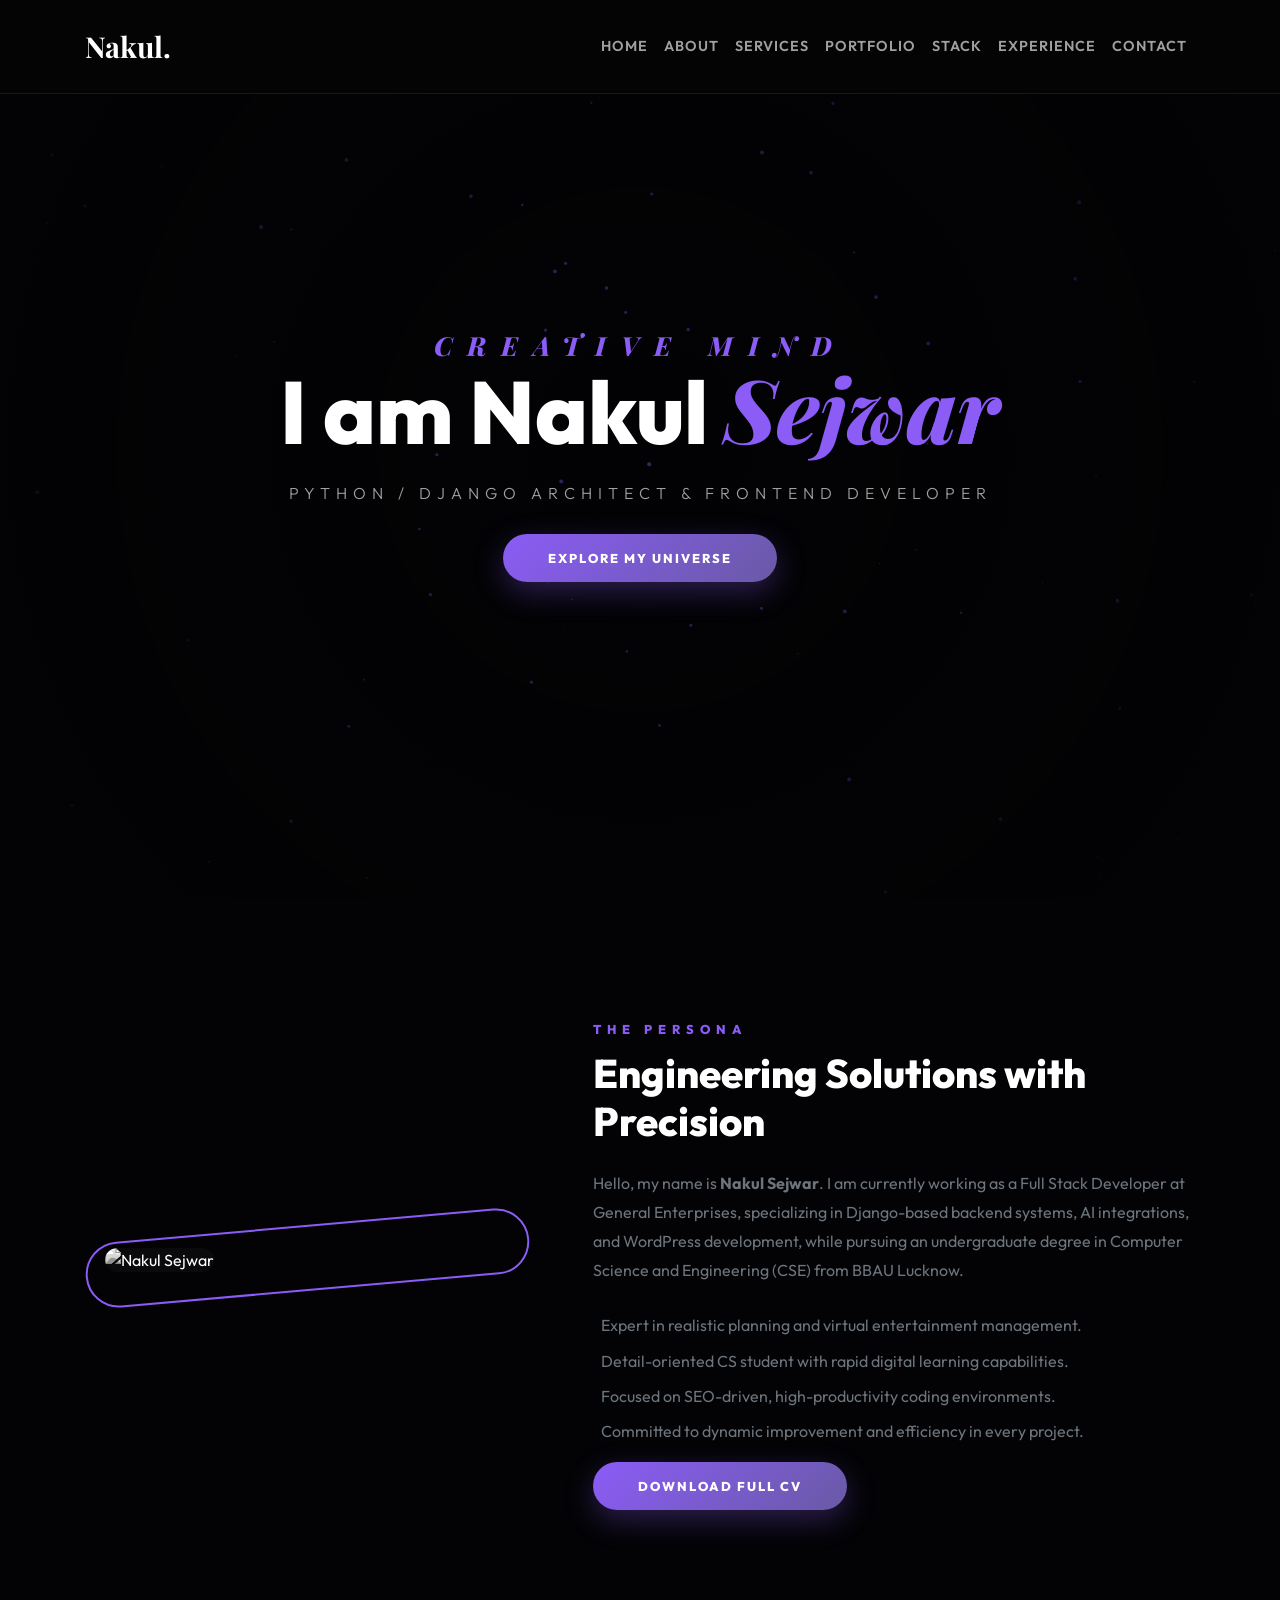
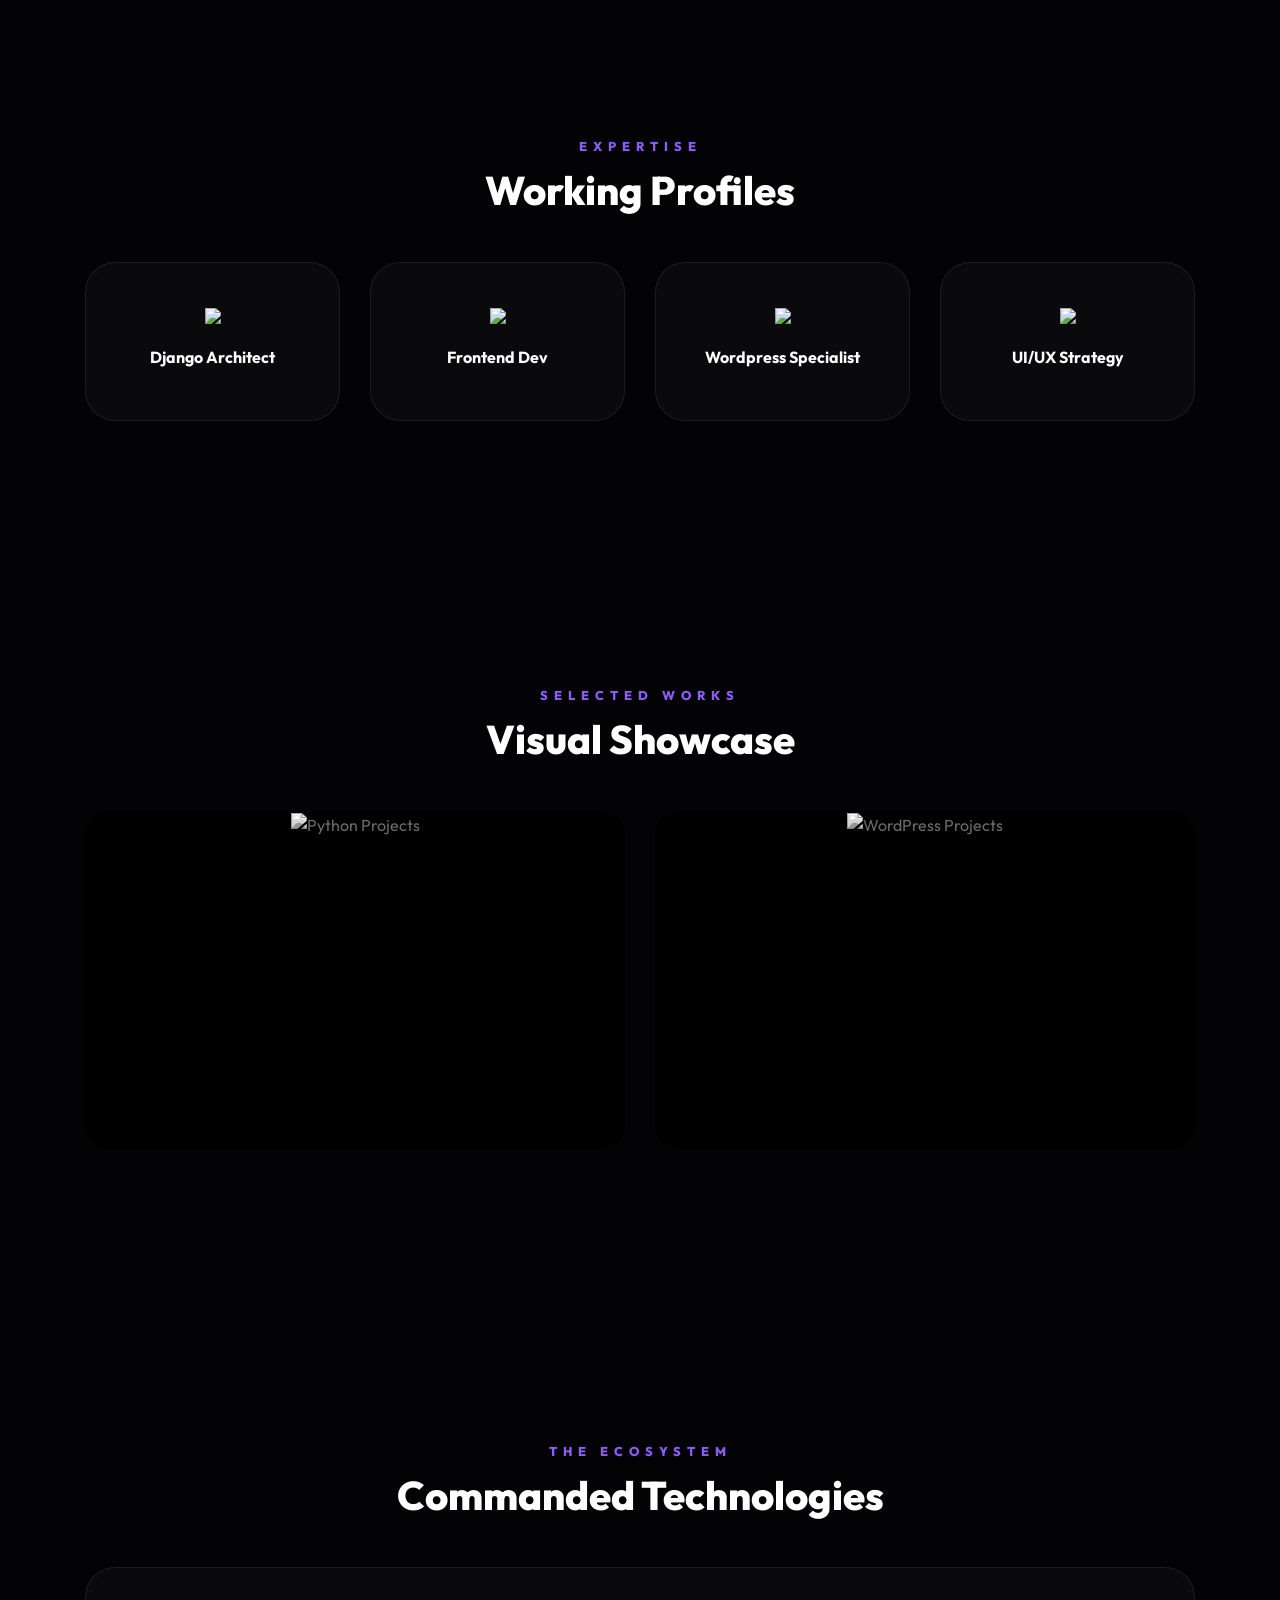
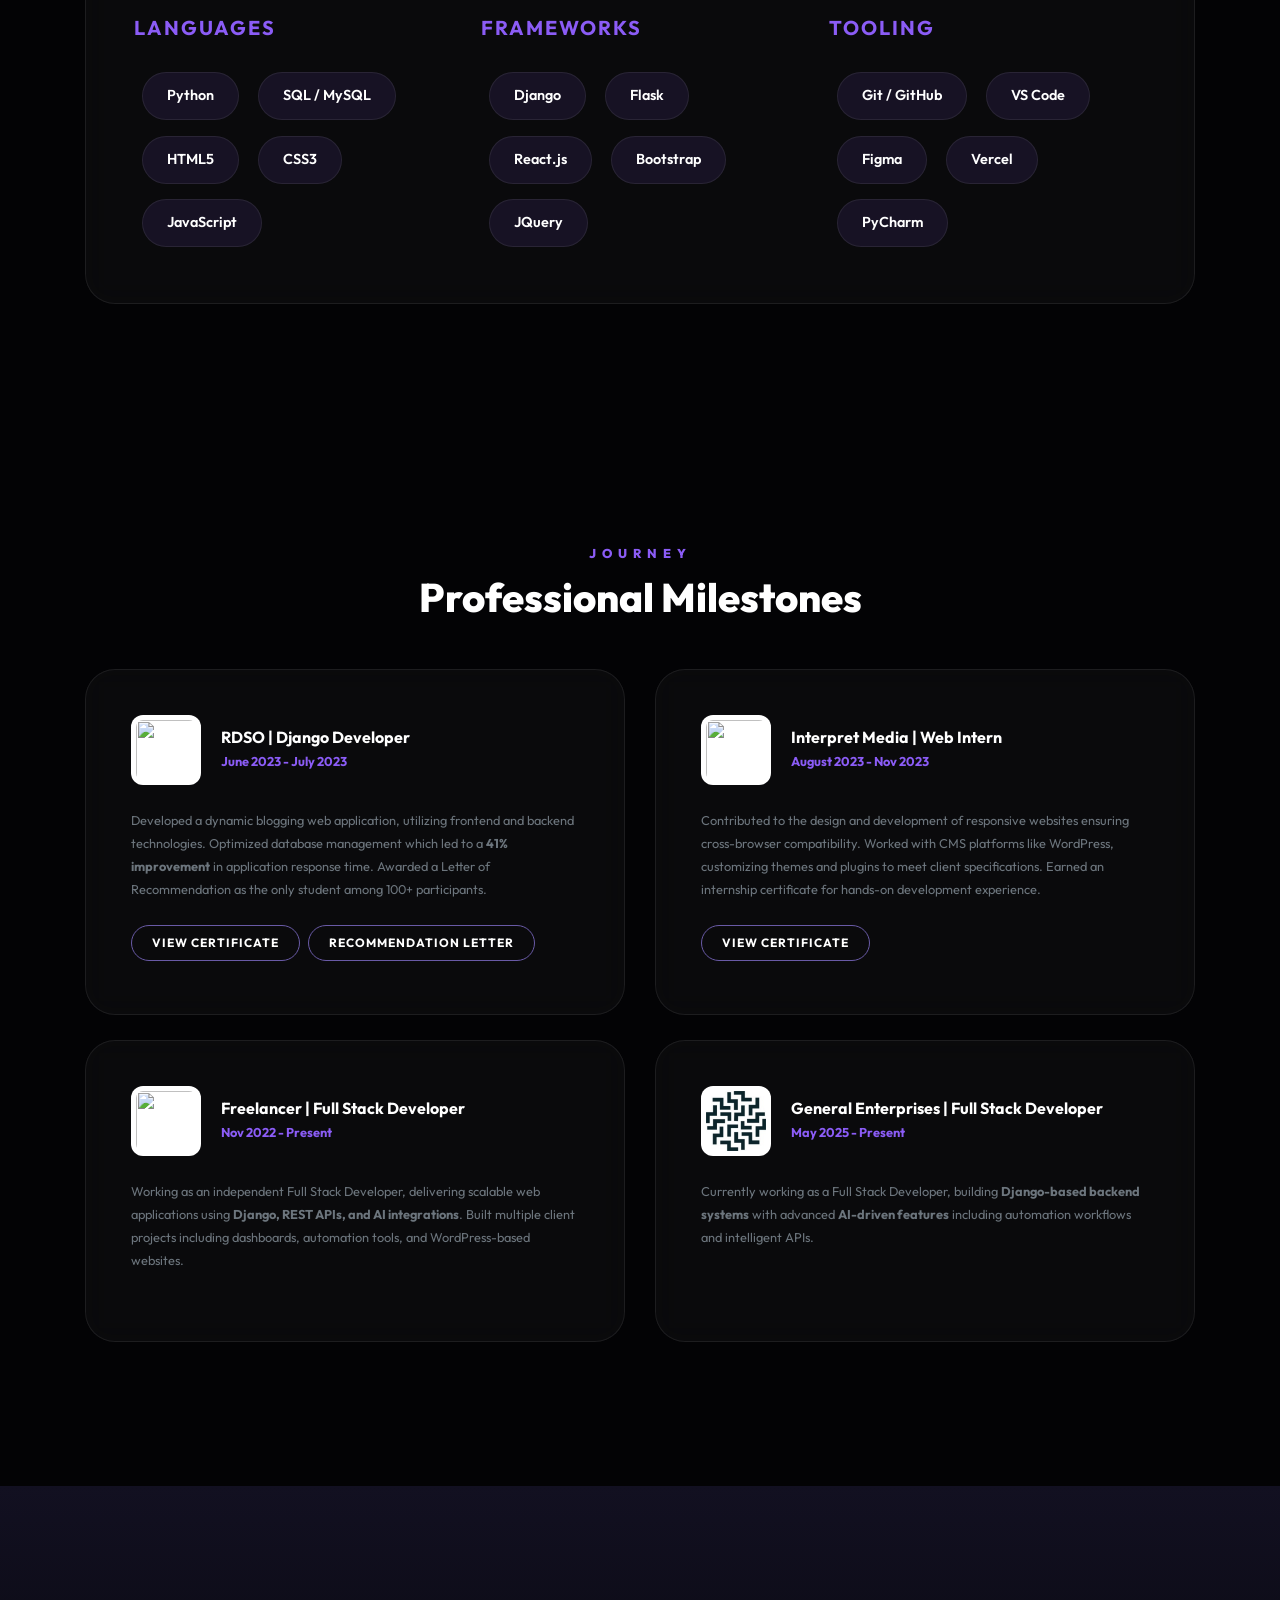
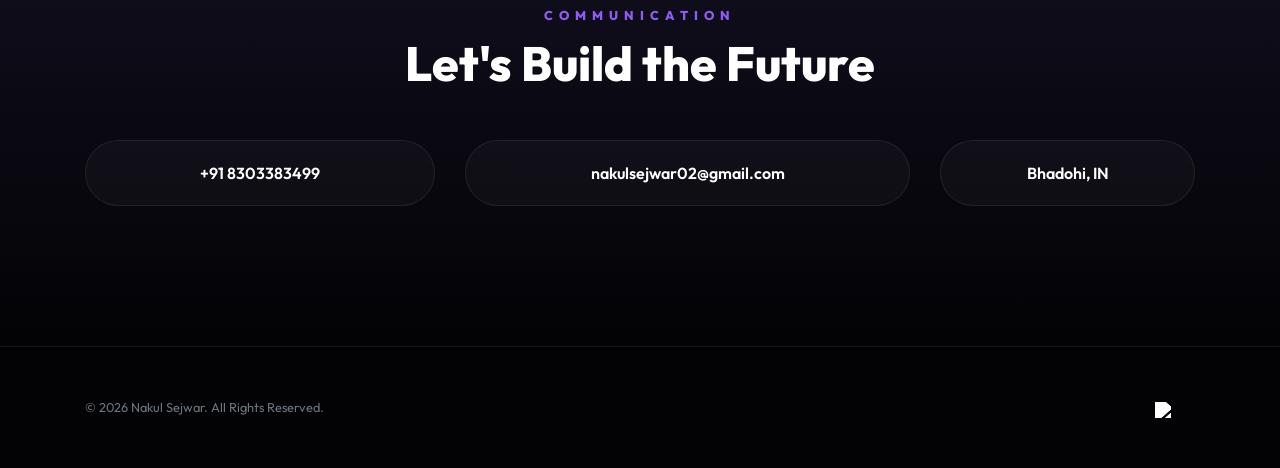
==== commit f1886026: "update" ====
--- a/index.html
+++ b/index.html
@@ -6,16 +6,17 @@
     <meta name="author" content="Nakul">
     <title>Nakul Sejwar | Portfolio</title>
     
-    <link href="https://fonts.googleapis.com/css2?family=Plus+Jakarta+Sans:wght@300;400;600;800&family=Playfair+Display:ital,wght@0,700;1,700&display=swap" rel="stylesheet">
+    <link href="https://fonts.googleapis.com/css2?family=Outfit:wght@300;400;600;800&family=Playfair+Display:ital,wght@0,700;1,700&display=swap" rel="stylesheet">
     <link rel="stylesheet" href="assets/vendors/themify-icons/css/themify-icons.css">
     <link rel="stylesheet" href="https://stackpath.bootstrapcdn.com/bootstrap/4.4.1/css/bootstrap.min.css">
     <link rel="stylesheet" href="https://cdnjs.cloudflare.com/ajax/libs/animate.css/4.1.1/animate.min.css"/>
     
     <style>
         :root {
-            --bg-dark: #050505;
-            --accent: #695aa6;
-            --accent-glow: rgba(105, 90, 166, 0.4);
+            --bg-dark: #030305;
+            --accent: #8b5cf6;
+            --secondary: #695aa6;
+            --accent-glow: rgba(139, 92, 246, 0.4);
             --glass: rgba(255, 255, 255, 0.03);
             --glass-border: rgba(255, 255, 255, 0.08);
             --text-main: #ffffff;
@@ -23,7 +24,7 @@
         }
         /* Target the image inside the link when the link is hovered */
         .wp-hover:hover .wp-icon {
-            /* This filter approximates your purple shade #695aa6 */
+            /* This filter approximates your purple shade #8b5cf6 */
             filter: invert(41%) sepia(12%) saturate(3015%) hue-rotate(212deg) brightness(88%) contrast(85%) !important;
             transform: translateY(-2px);
         }
@@ -39,7 +40,7 @@
         body {
             background-color: var(--bg-dark);
             color: var(--text-main);
-            font-family: 'Plus Jakarta Sans', sans-serif;
+            font-family: 'Outfit', sans-serif;
             scroll-behavior: smooth;
             overflow-x: hidden;
         }
@@ -93,17 +94,17 @@
         .btn-premium {
             padding: 16px 45px;
             border-radius: 50px;
-            background: var(--accent);
+            background: linear-gradient(135deg, var(--accent), var(--secondary));
             border: none;
             color: white !important;
             font-weight: 800;
             letter-spacing: 2px;
-            box-shadow: 0 10px 30px rgba(105, 90, 166, 0.3);
+            box-shadow: 0 10px 30px rgba(139, 92, 246, 0.3);
             transition: 0.4s;
             text-transform: uppercase;
             font-size: 0.8rem;
         }
-        .btn-premium:hover { transform: translateY(-5px) scale(1.05); box-shadow: 0 15px 40px rgba(105, 90, 166, 0.6); }
+        .btn-premium:hover { transform: translateY(-5px) scale(1.05); box-shadow: 0 15px 40px rgba(139, 92, 246, 0.6); }
 
         /* --- Section Styling --- */
         .section { padding: 120px 0; position: relative; }
@@ -122,7 +123,7 @@
             position: relative;
         }
         .premium-card:hover {
-            background: rgba(105, 90, 166, 0.05);
+            background: rgba(139, 92, 246, 0.05);
             border-color: var(--accent);
             box-shadow: 0 25px 50px rgba(0,0,0,0.5);
         }
@@ -130,7 +131,7 @@
         /* --- Skills Stack --- */
         .skill-tag {
             display: inline-block;
-            background: rgba(105, 90, 166, 0.1);
+            background: rgba(139, 92, 246, 0.1);
             padding: 12px 24px;
             border-radius: 50px;
             margin: 8px;
@@ -141,7 +142,7 @@
             animation: floatSkill 4s ease-in-out infinite;
         }
         .skill-tag:hover {
-            background: var(--accent);
+            background: linear-gradient(135deg, var(--accent), var(--secondary));
             transform: scale(1.1) rotate(3deg);
             border-color: var(--text-main);
         }
@@ -201,7 +202,7 @@
             display: block;
             margin-bottom: 20px;
         }
-        .contact-pill:hover { background: var(--accent); color: #fff; text-decoration: none; transform: scale(1.05); }
+        .contact-pill:hover { background: linear-gradient(135deg, var(--accent), var(--secondary)); color: #fff; text-decoration: none; transform: scale(1.05); }
         /* Brings color back on hover */
         .parallax-element:hover .about-img-premium {
             filter: grayscale(0%) !important;
@@ -261,7 +262,7 @@
         .portfolio-card-overlay {
             position: absolute;
             inset: 0;
-            background: rgba(105, 90, 166, 0.85); /* Your purple shade with transparency */
+            background: rgba(139, 92, 246, 0.85); /* Your purple shade with transparency */
             display: flex;
             flex-direction: column;
             align-items: center;
@@ -313,7 +314,7 @@
             padding: 8px 20px;
             border-radius: 50px;
             background: transparent;
-            border: 1px solid var(--accent);
+            border: 1px solid var(--secondary);
             color: #ffffff !important;
             font-size: 0.75rem;
             font-weight: 700;
@@ -323,8 +324,8 @@
         }
 
         .btn-premium-sm:hover {
-            background: var(--accent);
-            box-shadow: 0 5px 15px rgba(105, 90, 166, 0.4);
+            background: linear-gradient(135deg, var(--accent), var(--secondary));
+            box-shadow: 0 5px 15px rgba(139, 92, 246, 0.4);
             transform: translateY(-2px);
             text-decoration: none;
         }
@@ -442,7 +443,7 @@
             <span class="section-subtitle reveal">Selected Works</span>
             <h2 class="mb-5 reveal" style="font-weight: 800; font-size: 2.5rem;">Visual Showcase</h2>
             <div class="row reveal">
-                <div class="col-md-4 mb-4">
+                <div class="col-md-6 mb-4">
                     <a href="python-projects.html" class="portfolio-card d-block">
                         <img src="assets/imgs/Python.png" alt="Python Projects">
                         <div class="portfolio-card-overlay">
@@ -451,7 +452,7 @@
                         </div>
                     </a>
                 </div>
-                <div class="col-md-4 mb-4">
+                <div class="col-md-6 mb-4">
                     <a href="wordpress-projects.html" class="portfolio-card d-block">
                         <img src="assets/imgs/WordPress.png" alt="WordPress Projects">
                         <div class="portfolio-card-overlay">
@@ -460,7 +461,7 @@
                         </div>
                     </a>
                 </div>
-                <div class="col-md-4 mb-4">
+                <!-- <div class="col-md-4 mb-4">
                     <a href="https://www.behance.net/nakulsejwar" class="portfolio-card d-block">
                         <img src="assets/imgs/uiux.jpg" alt="UI/UX Designs">
                         <div class="portfolio-card-overlay">
@@ -468,7 +469,7 @@
                             <p>View Behance Port</p>
                         </div>
                     </a>
-                </div>
+                </div> -->
             </div>
         </div>
     </section>
@@ -588,7 +589,7 @@
         </div>
     </section>
 
-    <section class="section text-center" id="contact" style="background: linear-gradient(to top, #050505, #121021);">
+    <section class="section text-center" id="contact" style="background: linear-gradient(to top, #030305, #121021);">
         <div class="container">
             <div class="reveal">
                 <span class="section-subtitle">Communication</span>
@@ -643,7 +644,7 @@
                 if (this.y < 0) this.y = canvas.height;
             }
             draw() {
-                ctx.fillStyle = 'rgba(105, 90, 166, 0.4)';
+                ctx.fillStyle = 'rgba(139, 92, 246, 0.4)';
                 ctx.beginPath();
                 ctx.arc(this.x, this.y, this.size, 0, Math.PI * 2);
                 ctx.fill();
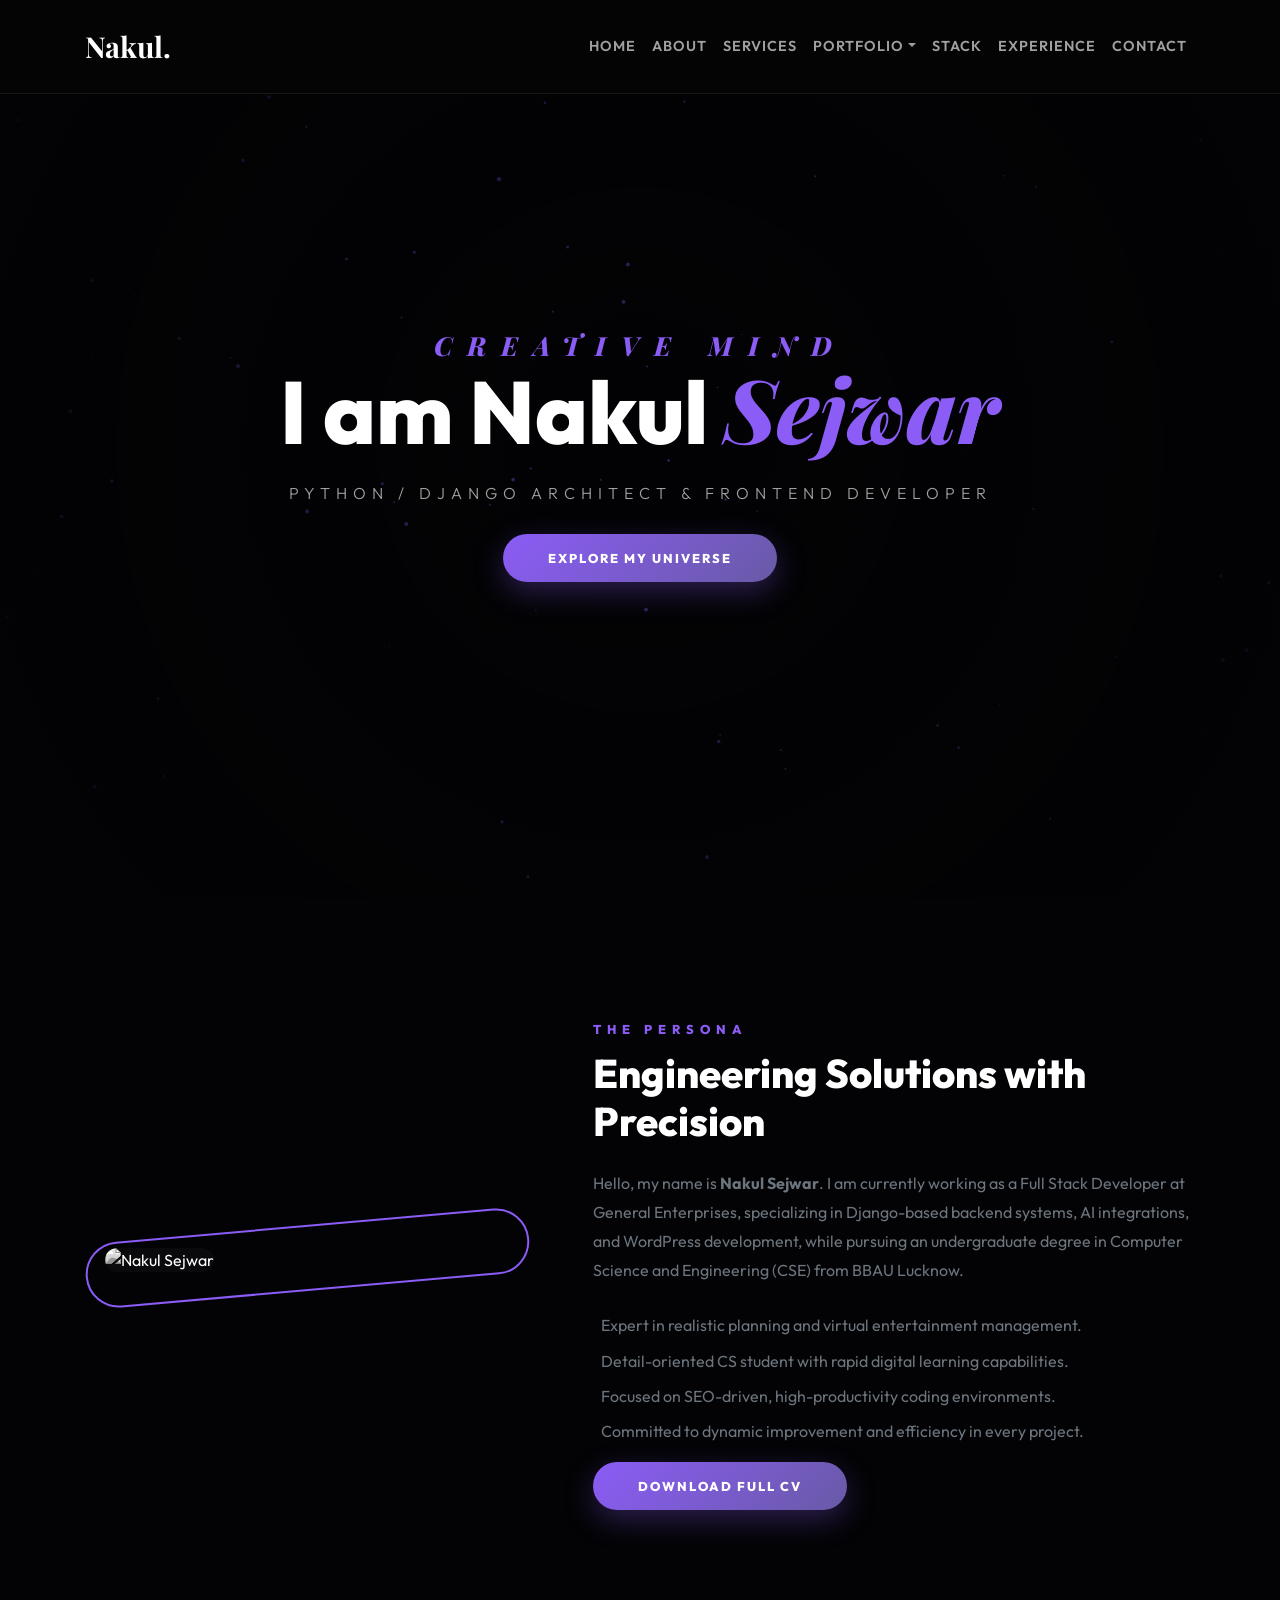
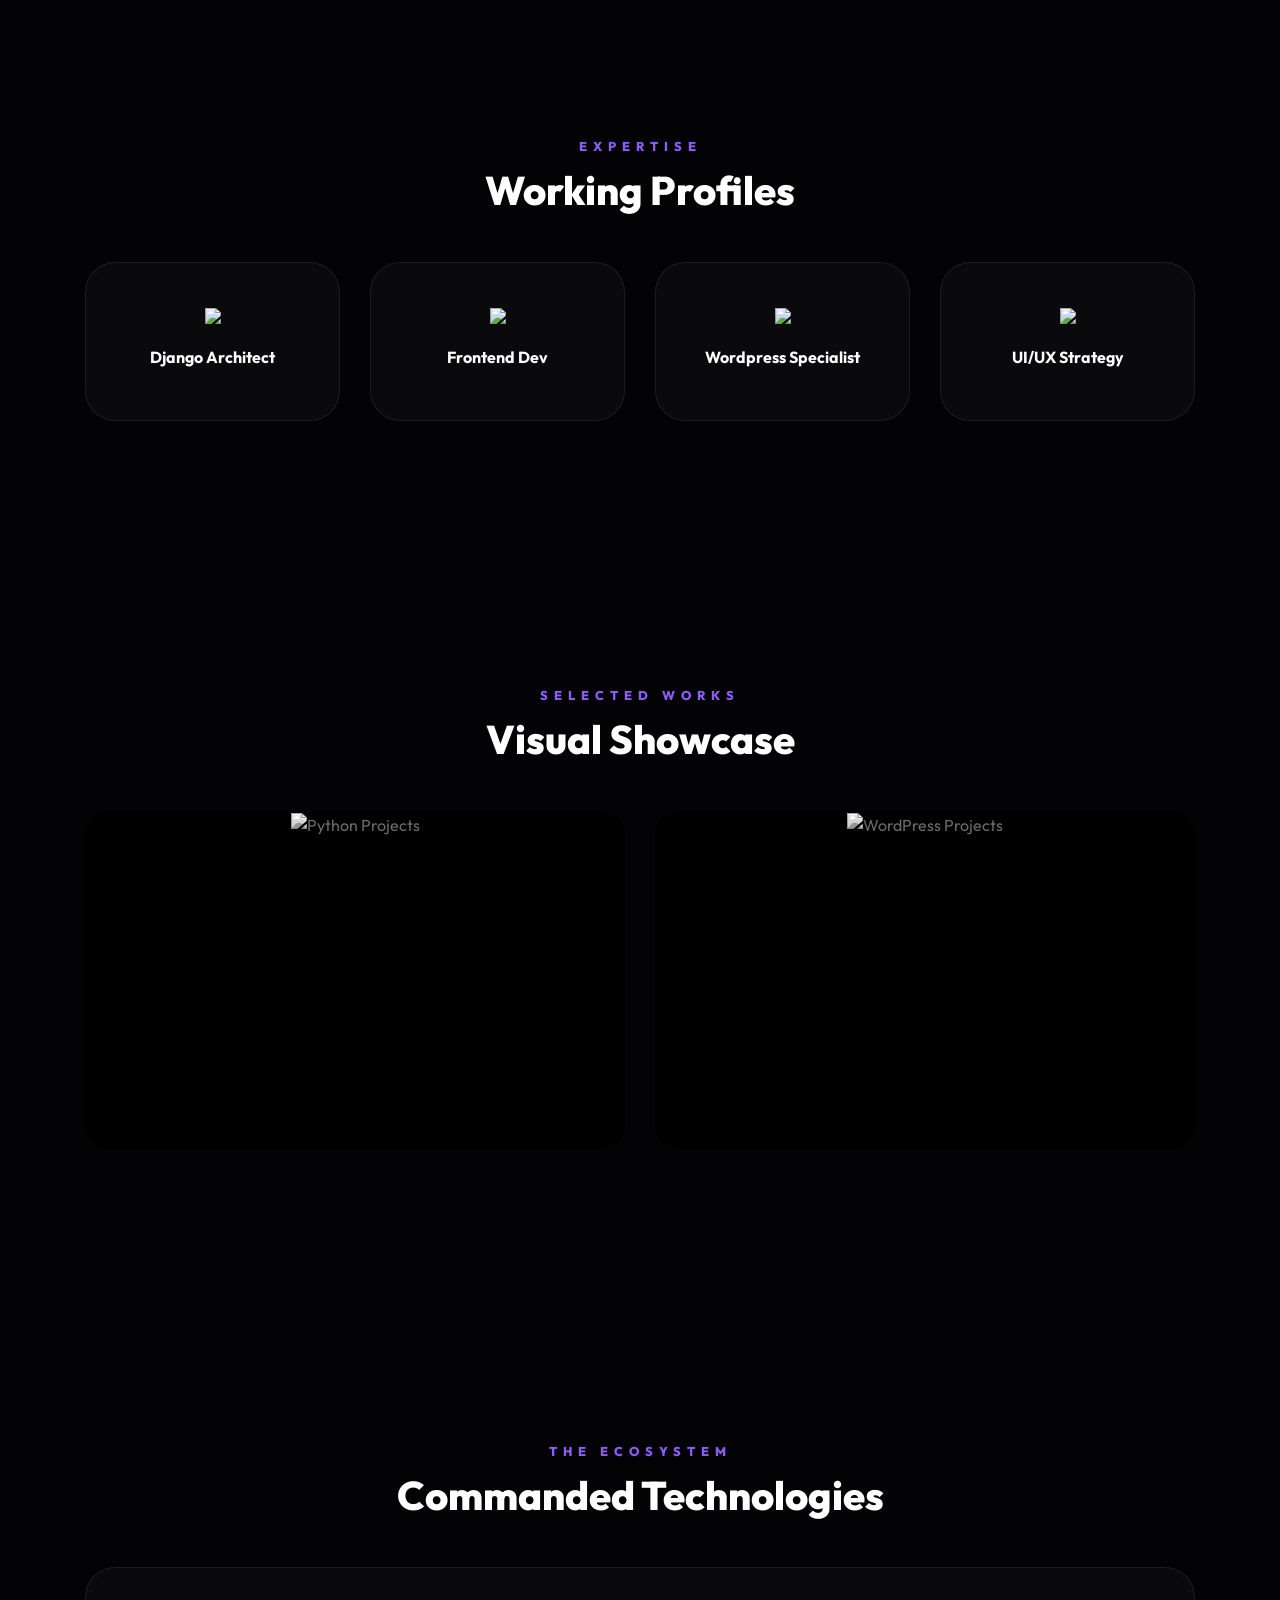
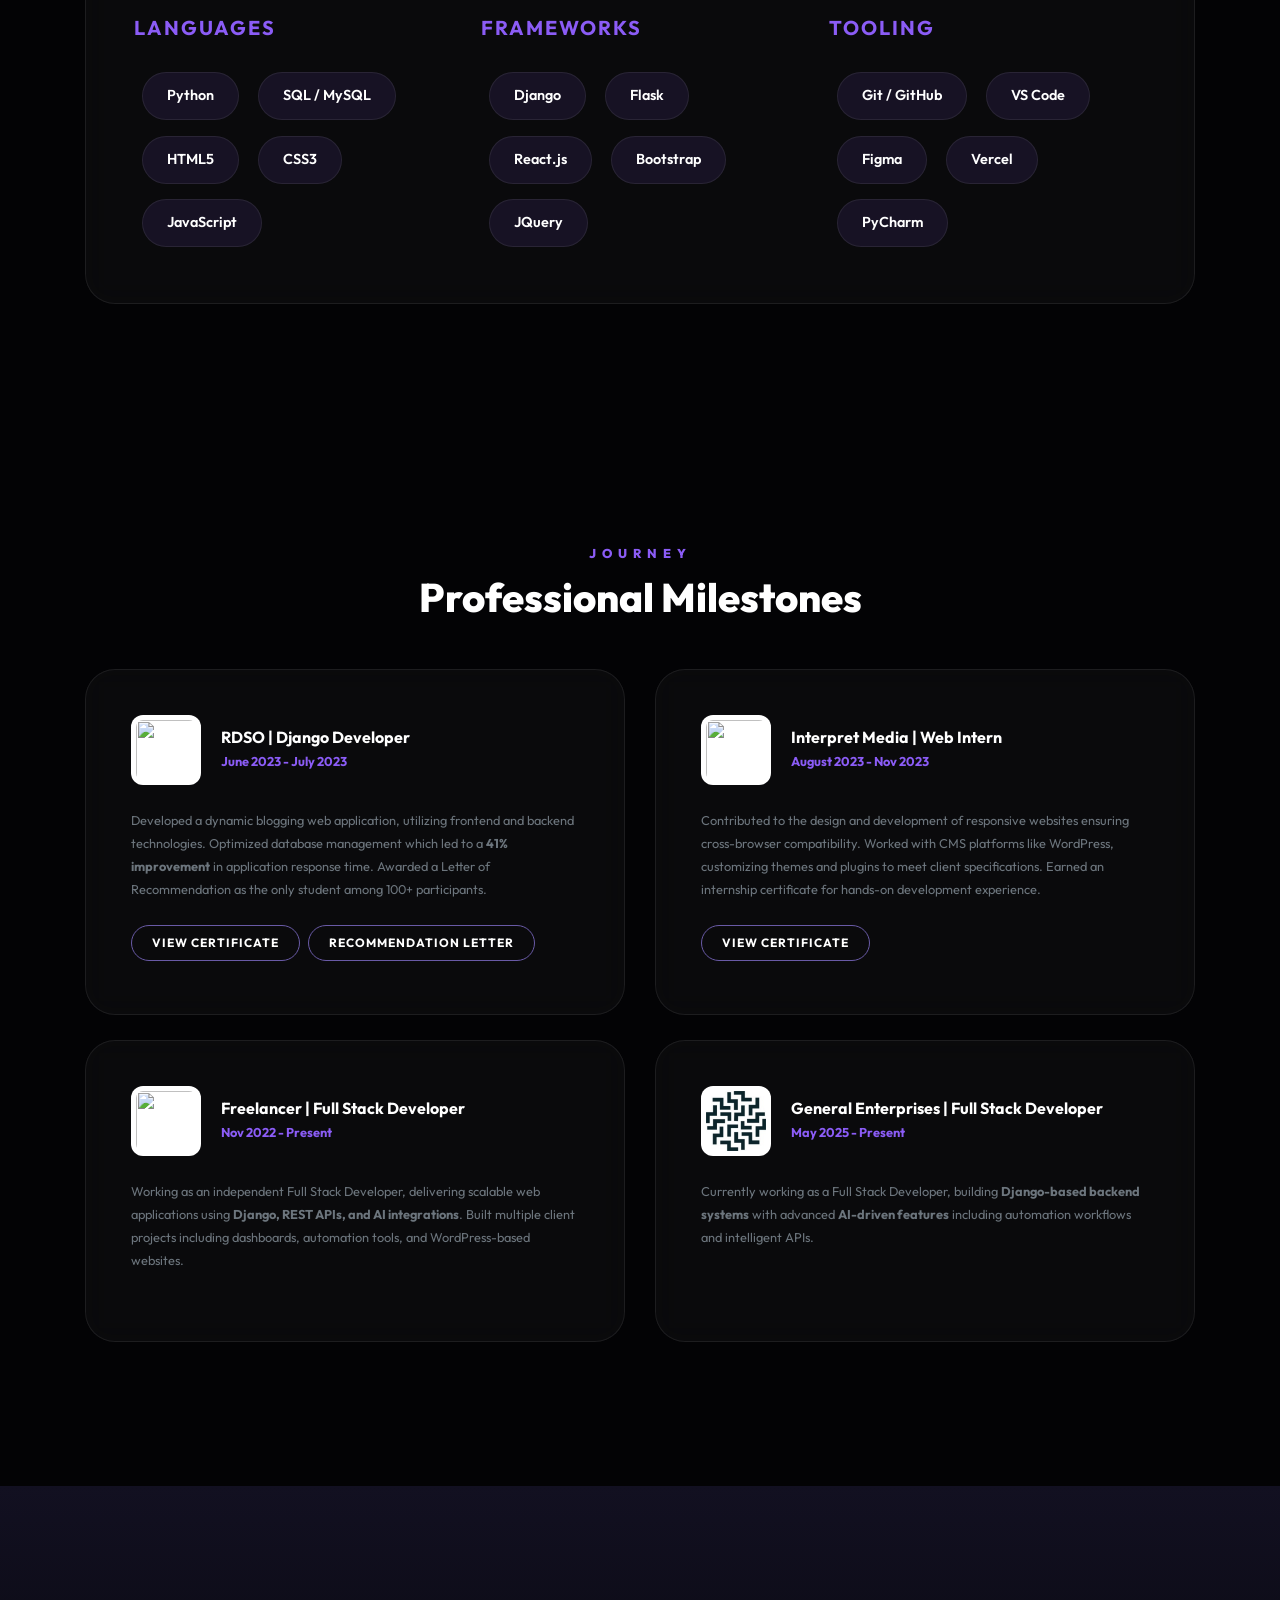
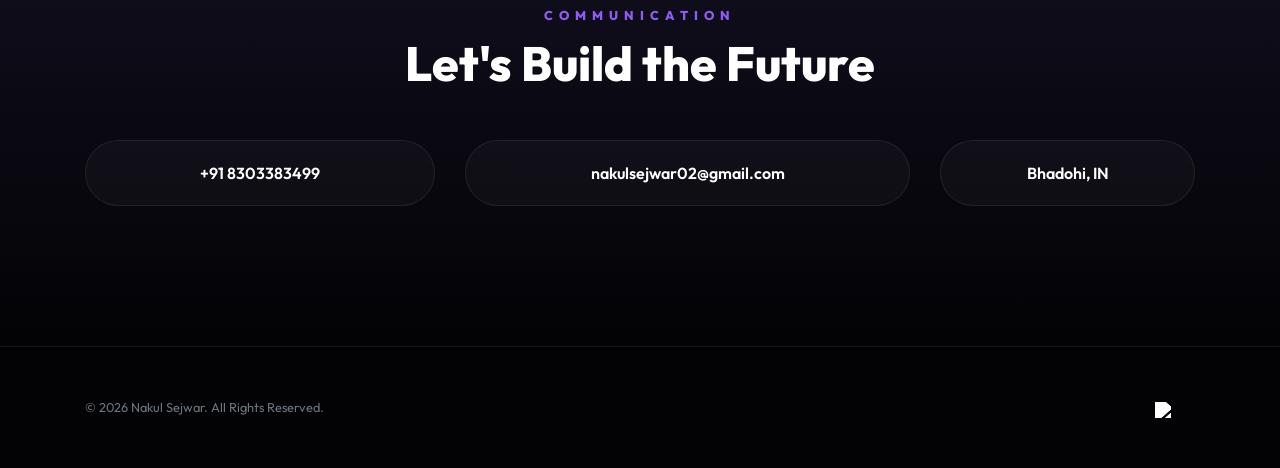
==== commit 6692d0a1: "update" ====
--- a/index.html
+++ b/index.html
@@ -1,16 +1,19 @@
 <!DOCTYPE html>
 <html lang="en">
+
 <head>
     <meta charset="utf-8">
     <meta name="viewport" content="width=device-width, initial-scale=1, shrink-to-fit=no">
     <meta name="author" content="Nakul">
     <title>Nakul Sejwar | Portfolio</title>
-    
-    <link href="https://fonts.googleapis.com/css2?family=Outfit:wght@300;400;600;800&family=Playfair+Display:ital,wght@0,700;1,700&display=swap" rel="stylesheet">
+
+    <link
+        href="https://fonts.googleapis.com/css2?family=Outfit:wght@300;400;600;800&family=Playfair+Display:ital,wght@0,700;1,700&display=swap"
+        rel="stylesheet">
     <link rel="stylesheet" href="assets/vendors/themify-icons/css/themify-icons.css">
     <link rel="stylesheet" href="https://stackpath.bootstrapcdn.com/bootstrap/4.4.1/css/bootstrap.min.css">
-    <link rel="stylesheet" href="https://cdnjs.cloudflare.com/ajax/libs/animate.css/4.1.1/animate.min.css"/>
-    
+    <link rel="stylesheet" href="https://cdnjs.cloudflare.com/ajax/libs/animate.css/4.1.1/animate.min.css" />
+
     <style>
         :root {
             --bg-dark: #030305;
@@ -22,6 +25,7 @@
             --text-main: #ffffff;
             --text-muted: #a0a0a0;
         }
+
         /* Target the image inside the link when the link is hovered */
         .wp-hover:hover .wp-icon {
             /* This filter approximates your purple shade #8b5cf6 */
@@ -47,15 +51,20 @@
 
         #bg-canvas {
             position: fixed;
-            top: 0; left: 0;
-            width: 100%; height: 100%;
+            top: 0;
+            left: 0;
+            width: 100%;
+            height: 100%;
             z-index: -2;
             pointer-events: none;
         }
 
         .premium-bg-overlay {
             position: fixed;
-            top: 0; left: 0; width: 100%; height: 100%;
+            top: 0;
+            left: 0;
+            width: 100%;
+            height: 100%;
             background: radial-gradient(circle at 50% 50%, transparent 0%, var(--bg-dark) 100%);
             z-index: -1;
             pointer-events: none;
@@ -69,9 +78,47 @@
             border-bottom: 1px solid var(--glass-border);
             transition: 0.4s cubic-bezier(0.4, 0, 0.2, 1);
         }
-        .navbar-brand { font-family: 'Playfair Display', serif; font-size: 1.8rem; font-weight: 700; }
-        .nav-link { font-weight: 600; font-size: 0.9rem; letter-spacing: 1px; color: var(--text-muted) !important; transition: 0.3s; }
-        .nav-link:hover { color: var(--accent) !important; transform: translateY(-2px); }
+
+        .navbar-brand {
+            font-family: 'Playfair Display', serif;
+            font-size: 1.8rem;
+            font-weight: 700;
+        }
+
+        .nav-link {
+            font-weight: 600;
+            font-size: 0.9rem;
+            letter-spacing: 1px;
+            color: var(--text-muted) !important;
+            transition: 0.3s;
+        }
+
+        .nav-link:hover {
+            color: var(--accent) !important;
+            transform: translateY(-2px);
+        }
+
+        .dropdown-menu {
+            background-color: rgba(5, 5, 5, 0.95);
+            border: 1px solid var(--glass-border);
+            backdrop-filter: blur(10px);
+        }
+
+        .custom-dropdown-item {
+            color: var(--text-muted);
+            font-size: 0.85rem;
+            font-weight: 600;
+            transition: 0.3s;
+            background: transparent;
+            letter-spacing: 1px;
+            text-transform: uppercase;
+        }
+
+        .custom-dropdown-item:hover,
+        .custom-dropdown-item:focus {
+            background-color: rgba(139, 92, 246, 0.1);
+            color: var(--accent) !important;
+        }
 
         /* --- Hero Section --- */
         .header {
@@ -82,13 +129,32 @@
             text-align: center;
             perspective: 1000px;
         }
+
         .header-content {
             transform-style: preserve-3d;
             transition: transform 0.1s ease-out;
         }
-        .header-title { font-size: clamp(2.5rem, 8vw, 5.5rem); font-weight: 800; line-height: 1.1; margin-bottom: 20px; }
-        .header-title span { font-family: 'Playfair Display', serif; font-style: italic; color: var(--accent); }
-        .header-subtitle { color: var(--text-muted); letter-spacing: 6px; font-weight: 300; margin-bottom: 40px; text-transform: uppercase; }
+
+        .header-title {
+            font-size: clamp(2.5rem, 8vw, 5.5rem);
+            font-weight: 800;
+            line-height: 1.1;
+            margin-bottom: 20px;
+        }
+
+        .header-title span {
+            font-family: 'Playfair Display', serif;
+            font-style: italic;
+            color: var(--accent);
+        }
+
+        .header-subtitle {
+            color: var(--text-muted);
+            letter-spacing: 6px;
+            font-weight: 300;
+            margin-bottom: 40px;
+            text-transform: uppercase;
+        }
 
         /* --- Buttons --- */
         .btn-premium {
@@ -104,11 +170,27 @@
             text-transform: uppercase;
             font-size: 0.8rem;
         }
-        .btn-premium:hover { transform: translateY(-5px) scale(1.05); box-shadow: 0 15px 40px rgba(139, 92, 246, 0.6); }
+
+        .btn-premium:hover {
+            transform: translateY(-5px) scale(1.05);
+            box-shadow: 0 15px 40px rgba(139, 92, 246, 0.6);
+        }
 
         /* --- Section Styling --- */
-        .section { padding: 120px 0; position: relative; }
-        .section-subtitle { color: var(--accent); text-transform: uppercase; letter-spacing: 6px; font-weight: 800; font-size: 0.8rem; margin-bottom: 10px; display: block;}
+        .section {
+            padding: 120px 0;
+            position: relative;
+        }
+
+        .section-subtitle {
+            color: var(--accent);
+            text-transform: uppercase;
+            letter-spacing: 6px;
+            font-weight: 800;
+            font-size: 0.8rem;
+            margin-bottom: 10px;
+            display: block;
+        }
 
         /* --- Card Aesthetics & 3D Tilt --- */
         .premium-card {
@@ -122,10 +204,11 @@
             transform-style: preserve-3d;
             position: relative;
         }
+
         .premium-card:hover {
             background: rgba(139, 92, 246, 0.05);
             border-color: var(--accent);
-            box-shadow: 0 25px 50px rgba(0,0,0,0.5);
+            box-shadow: 0 25px 50px rgba(0, 0, 0, 0.5);
         }
 
         /* --- Skills Stack --- */
@@ -141,14 +224,23 @@
             transition: 0.3s cubic-bezier(0.175, 0.885, 0.32, 1.275);
             animation: floatSkill 4s ease-in-out infinite;
         }
+
         .skill-tag:hover {
             background: linear-gradient(135deg, var(--accent), var(--secondary));
             transform: scale(1.1) rotate(3deg);
             border-color: var(--text-main);
         }
+
         @keyframes floatSkill {
-            0%, 100% { transform: translateY(0); }
-            50% { transform: translateY(-8px); }
+
+            0%,
+            100% {
+                transform: translateY(0);
+            }
+
+            50% {
+                transform: translateY(-8px);
+            }
         }
 
         /* --- Portfolio --- */
@@ -160,8 +252,19 @@
             margin-bottom: 30px;
             background: var(--glass);
         }
-        .portfolio-card img { width: 100%; height: 100%; object-fit: cover; transition: 0.8s; }
-        .portfolio-card:hover img { transform: scale(1.1) rotate(1deg); filter: blur(3px) brightness(0.4); }
+
+        .portfolio-card img {
+            width: 100%;
+            height: 100%;
+            object-fit: cover;
+            transition: 0.8s;
+        }
+
+        .portfolio-card:hover img {
+            transform: scale(1.1) rotate(1deg);
+            filter: blur(3px) brightness(0.4);
+        }
+
         .portfolio-card-overlay {
             position: absolute;
             inset: 0;
@@ -173,7 +276,10 @@
             transition: 0.5s;
             padding: 20px;
         }
-        .portfolio-card:hover .portfolio-card-overlay { opacity: 1; }
+
+        .portfolio-card:hover .portfolio-card-overlay {
+            opacity: 1;
+        }
 
         /* --- Experience Logic --- */
         .experience-card-img {
@@ -187,8 +293,16 @@
         }
 
         /* --- Reveal Animations --- */
-        .reveal { opacity: 0; transform: translateY(60px); transition: 1.2s cubic-bezier(0.2, 0.8, 0.2, 1); }
-        .reveal.active { opacity: 1; transform: translateY(0); }
+        .reveal {
+            opacity: 0;
+            transform: translateY(60px);
+            transition: 1.2s cubic-bezier(0.2, 0.8, 0.2, 1);
+        }
+
+        .reveal.active {
+            opacity: 1;
+            transform: translateY(0);
+        }
 
         /* --- Contact Section --- */
         .contact-pill {
@@ -202,7 +316,14 @@
             display: block;
             margin-bottom: 20px;
         }
-        .contact-pill:hover { background: linear-gradient(135deg, var(--accent), var(--secondary)); color: #fff; text-decoration: none; transform: scale(1.05); }
+
+        .contact-pill:hover {
+            background: linear-gradient(135deg, var(--accent), var(--secondary));
+            color: #fff;
+            text-decoration: none;
+            transform: scale(1.05);
+        }
+
         /* Brings color back on hover */
         .parallax-element:hover .about-img-premium {
             filter: grayscale(0%) !important;
@@ -220,13 +341,19 @@
         .parallax-element {
             perspective: 1000px;
         }
+
         /* Container Perspective */
-        #service, #portfolio, #skills, #experience {
+        #service,
+        #portfolio,
+        #skills,
+        #experience {
             perspective: 1500px;
         }
 
         /* Base style for all cards to support 3D */
-        .premium-card, .portfolio-card, .skill-tag {
+        .premium-card,
+        .portfolio-card,
+        .skill-tag {
             transition: transform 0.1s ease-out, box-shadow 0.3s ease, filter 0.5s ease;
             will-change: transform;
         }
@@ -243,13 +370,26 @@
         }
 
         /* Skills Floating Animation - unique speeds for parallax feel */
-        .skill-tag:nth-child(odd) { animation: floatSkill 5s ease-in-out infinite; }
-        .skill-tag:nth-child(even) { animation: floatSkill 7s ease-in-out infinite; }
+        .skill-tag:nth-child(odd) {
+            animation: floatSkill 5s ease-in-out infinite;
+        }
+
+        .skill-tag:nth-child(even) {
+            animation: floatSkill 7s ease-in-out infinite;
+        }
 
         @keyframes floatSkill {
-            0%, 100% { transform: translateY(0px) rotate(0deg); }
-            50% { transform: translateY(-15px) rotate(2deg); }
-        }
+
+            0%,
+            100% {
+                transform: translateY(0px) rotate(0deg);
+            }
+
+            50% {
+                transform: translateY(-15px) rotate(2deg);
+            }
+        }
+
         /* Portfolio Card Container */
         .portfolio-card {
             position: relative;
@@ -262,12 +402,14 @@
         .portfolio-card-overlay {
             position: absolute;
             inset: 0;
-            background: rgba(139, 92, 246, 0.85); /* Your purple shade with transparency */
+            background: rgba(139, 92, 246, 0.85);
+            /* Your purple shade with transparency */
             display: flex;
             flex-direction: column;
             align-items: center;
             justify-content: center;
-            opacity: 0; /* Hidden */
+            opacity: 0;
+            /* Hidden */
             transition: all 0.5s cubic-bezier(0.4, 0, 0.2, 1);
             padding: 20px;
             z-index: 2;
@@ -309,6 +451,7 @@
             filter: grayscale(0%);
             transform: scale(1.1);
         }
+
         /* Custom Purple Small Button */
         .btn-premium-sm {
             padding: 8px 20px;
@@ -348,7 +491,17 @@
                     <li class="nav-item"><a class="nav-link" href="#home">HOME</a></li>
                     <li class="nav-item"><a class="nav-link" href="#about">ABOUT</a></li>
                     <li class="nav-item"><a class="nav-link" href="#service">SERVICES</a></li>
-                    <li class="nav-item"><a class="nav-link" href="#portfolio">PORTFOLIO</a></li>
+                    <li class="nav-item dropdown">
+                        <a class="nav-link dropdown-toggle" href="#" id="portfolioDropdown" role="button"
+                            data-toggle="dropdown" aria-haspopup="true" aria-expanded="false">PORTFOLIO</a>
+                        <div class="dropdown-menu" aria-labelledby="portfolioDropdown">
+                            <a class="dropdown-item custom-dropdown-item" href="#portfolio">All Projects</a>
+                            <a class="dropdown-item custom-dropdown-item" href="python-projects.html">Software
+                                Projects</a>
+                            <a class="dropdown-item custom-dropdown-item" href="wordpress-projects.html">WordPress
+                                Projects</a>
+                        </div>
+                    </li>
                     <li class="nav-item"><a class="nav-link" href="#skills">STACK</a></li>
                     <li class="nav-item"><a class="nav-link" href="#experience">EXPERIENCE</a></li>
                     <li class="nav-item"><a class="nav-link" href="#contact">CONTACT</a></li>
@@ -361,7 +514,8 @@
         <div class="header-content container">
             <div class="reveal active">
                 <h1 class="header-title">
-                    <span class="d-block" style="font-size: 0.3em; letter-spacing: 15px; text-transform: uppercase;">Creative Mind</span>
+                    <span class="d-block"
+                        style="font-size: 0.3em; letter-spacing: 15px; text-transform: uppercase;">Creative Mind</span>
                     I am Nakul <span>Sejwar</span>
                 </h1>
                 <p class="header-subtitle">Python / Django Architect & Frontend Developer</p>
@@ -377,27 +531,36 @@
             <div class="row align-items-center reveal">
                 <div class="col-md-5 mb-5 mb-md-0">
                     <div class="parallax-element" style="position: relative; padding: 20px;">
-                        <div class="about-border-glow" style="position: absolute; inset: 0; border: 2px solid var(--accent); border-radius: 40px; transform: rotate(-5deg); transition: 0.5s;"></div>
-                        
-                        <img src="assets/imgs/man.png" 
-                            class="img-fluid about-img-premium hover-tilt" 
-                            alt="Nakul Sejwar" 
+                        <div class="about-border-glow"
+                            style="position: absolute; inset: 0; border: 2px solid var(--accent); border-radius: 40px; transform: rotate(-5deg); transition: 0.5s;">
+                        </div>
+
+                        <img src="assets/imgs/man.png" class="img-fluid about-img-premium hover-tilt" alt="Nakul Sejwar"
                             style="border-radius: 40px; background: var(--glass); position: relative; z-index: 1; filter: grayscale(100%); transition: filter 0.6s ease, transform 0.1s ease-out; cursor: pointer;">
                     </div>
                 </div>
                 <div class="col-md-7 pl-lg-5">
                     <span class="section-subtitle">The Persona</span>
-                    <h2 class="mb-4" style="font-weight: 800; font-size: 2.5rem;">Engineering Solutions with Precision</h2>
+                    <h2 class="mb-4" style="font-weight: 800; font-size: 2.5rem;">Engineering Solutions with Precision
+                    </h2>
                     <p class="text-muted mb-4" style="line-height: 1.8;">
-                        Hello, my name is <strong>Nakul Sejwar</strong>. I am currently working as a Full Stack Developer at General Enterprises, specializing in Django-based backend systems, AI integrations, and WordPress development, while pursuing an undergraduate degree in Computer Science and Engineering (CSE) from BBAU Lucknow.
+                        Hello, my name is <strong>Nakul Sejwar</strong>. I am currently working as a Full Stack
+                        Developer at General Enterprises, specializing in Django-based backend systems, AI integrations,
+                        and WordPress development, while pursuing an undergraduate degree in Computer Science and
+                        Engineering (CSE) from BBAU Lucknow.
                     </p>
                     <ul class="text-muted list-unstyled mb-4" style="line-height: 2.2;">
-                        <li><i class="ti-check mr-2" style="color: var(--accent);"></i> Expert in realistic planning and virtual entertainment management.</li>
-                        <li><i class="ti-check mr-2" style="color: var(--accent);"></i> Detail-oriented CS student with rapid digital learning capabilities.</li>
-                        <li><i class="ti-check mr-2" style="color: var(--accent);"></i> Focused on SEO-driven, high-productivity coding environments.</li>
-                        <li><i class="ti-check mr-2" style="color: var(--accent);"></i> Committed to dynamic improvement and efficiency in every project.</li>
+                        <li><i class="ti-check mr-2" style="color: var(--accent);"></i> Expert in realistic planning and
+                            virtual entertainment management.</li>
+                        <li><i class="ti-check mr-2" style="color: var(--accent);"></i> Detail-oriented CS student with
+                            rapid digital learning capabilities.</li>
+                        <li><i class="ti-check mr-2" style="color: var(--accent);"></i> Focused on SEO-driven,
+                            high-productivity coding environments.</li>
+                        <li><i class="ti-check mr-2" style="color: var(--accent);"></i> Committed to dynamic improvement
+                            and efficiency in every project.</li>
                     </ul>
-                    <a href="https://drive.google.com/file/d/1Jrh1qIOYwb_SbWXU8_oIkuqwWPKTln1h/view?usp=sharing" class="btn-premium">Download Full CV</a>
+                    <a href="https://drive.google.com/file/d/1Jrh1qIOYwb_SbWXU8_oIkuqwWPKTln1h/view?usp=sharing"
+                        class="btn-premium">Download Full CV</a>
                 </div>
             </div>
         </div>
@@ -447,7 +610,7 @@
                     <a href="python-projects.html" class="portfolio-card d-block">
                         <img src="assets/imgs/Python.png" alt="Python Projects">
                         <div class="portfolio-card-overlay">
-                            <h4 class="font-weight-bold">Python Projects</h4>
+                            <h4 class="font-weight-bold">Full Stack Projects</h4>
                             <p>Click to View Suite</p>
                         </div>
                     </a>
@@ -480,11 +643,12 @@
                 <span class="section-subtitle">The Ecosystem</span>
                 <h2 style="font-weight: 800; font-size: 2.5rem;">Commanded Technologies</h2>
             </div>
-            
+
             <div class="premium-card reveal p-5">
                 <div class="row">
                     <div class="col-md-4 mb-5 mb-md-0">
-                        <h5 class="font-weight-bold mb-4" style="letter-spacing: 2px; color: var(--accent);">LANGUAGES</h5>
+                        <h5 class="font-weight-bold mb-4" style="letter-spacing: 2px; color: var(--accent);">LANGUAGES
+                        </h5>
                         <div class="skill-tag" style="animation-delay: 0.1s;">Python</div>
                         <div class="skill-tag" style="animation-delay: 0.3s;">SQL / MySQL</div>
                         <div class="skill-tag" style="animation-delay: 0.5s;">HTML5</div>
@@ -493,7 +657,8 @@
                     </div>
 
                     <div class="col-md-4 mb-5 mb-md-0">
-                        <h5 class="font-weight-bold mb-4" style="letter-spacing: 2px; color: var(--accent);">FRAMEWORKS</h5>
+                        <h5 class="font-weight-bold mb-4" style="letter-spacing: 2px; color: var(--accent);">FRAMEWORKS
+                        </h5>
                         <div class="skill-tag" style="animation-delay: 0.2s;">Django</div>
                         <div class="skill-tag" style="animation-delay: 0.4s;">Flask</div>
                         <div class="skill-tag" style="animation-delay: 0.1s;">React.js</div>
@@ -502,7 +667,8 @@
                     </div>
 
                     <div class="col-md-4">
-                        <h5 class="font-weight-bold mb-4" style="letter-spacing: 2px; color: var(--accent);">TOOLING</h5>
+                        <h5 class="font-weight-bold mb-4" style="letter-spacing: 2px; color: var(--accent);">TOOLING
+                        </h5>
                         <div class="skill-tag" style="animation-delay: 0.6s;">Git / GitHub</div>
                         <div class="skill-tag" style="animation-delay: 0.2s;">VS Code</div>
                         <div class="skill-tag" style="animation-delay: 0.4s;">Figma</div>
@@ -531,11 +697,16 @@
                             </div>
                         </div>
                         <p class="text-muted small mb-4" style="line-height: 1.8;">
-                            Developed a dynamic blogging web application, utilizing frontend and backend technologies. Optimized database management which led to a <strong>41% improvement</strong> in application response time. Awarded a Letter of Recommendation as the only student among 100+ participants.
+                            Developed a dynamic blogging web application, utilizing frontend and backend technologies.
+                            Optimized database management which led to a <strong>41% improvement</strong> in application
+                            response time. Awarded a Letter of Recommendation as the only student among 100+
+                            participants.
                         </p>
                         <div class="d-flex flex-wrap">
-                            <a href="https://drive.google.com/file/d/1mclJQD7f81kzIOt3uN5Sgd8E9_ZpstdL/view?usp=sharing" class="btn btn-premium-sm mr-2 mb-2">View Certificate</a>
-                            <a href="https://drive.google.com/file/d/1_BmyCr01pKGEwIzg_A3drso9pyll6M1B/view?usp=sharing" class="btn btn-premium-sm mb-2">Recommendation Letter</a>
+                            <a href="https://drive.google.com/file/d/1mclJQD7f81kzIOt3uN5Sgd8E9_ZpstdL/view?usp=sharing"
+                                class="btn btn-premium-sm mr-2 mb-2">View Certificate</a>
+                            <a href="https://drive.google.com/file/d/1_BmyCr01pKGEwIzg_A3drso9pyll6M1B/view?usp=sharing"
+                                class="btn btn-premium-sm mb-2">Recommendation Letter</a>
                         </div>
                     </div>
                 </div>
@@ -550,9 +721,13 @@
                             </div>
                         </div>
                         <p class="text-muted small mb-4" style="line-height: 1.8;">
-                            Contributed to the design and development of responsive websites ensuring cross-browser compatibility. Worked with CMS platforms like WordPress, customizing themes and plugins to meet client specifications. Earned an internship certificate for hands-on development experience.
+                            Contributed to the design and development of responsive websites ensuring cross-browser
+                            compatibility. Worked with CMS platforms like WordPress, customizing themes and plugins to
+                            meet client specifications. Earned an internship certificate for hands-on development
+                            experience.
                         </p>
-                        <a href="https://drive.google.com/file/d/11rWwCjID4jo7oCbREOb4mnihu0a6t4lC/view?usp=sharing" class="btn btn-premium-sm">View Certificate</a>
+                        <a href="https://drive.google.com/file/d/11rWwCjID4jo7oCbREOb4mnihu0a6t4lC/view?usp=sharing"
+                            class="btn btn-premium-sm">View Certificate</a>
                     </div>
                 </div>
 
@@ -566,7 +741,9 @@
                             </div>
                         </div>
                         <p class="text-muted small mb-4" style="line-height: 1.8;">
-                            Working as an independent Full Stack Developer, delivering scalable web applications using <strong>Django, REST APIs, and AI integrations</strong>. Built multiple client projects including dashboards, automation tools, and WordPress-based websites.
+                            Working as an independent Full Stack Developer, delivering scalable web applications using
+                            <strong>Django, REST APIs, and AI integrations</strong>. Built multiple client projects
+                            including dashboards, automation tools, and WordPress-based websites.
                         </p>
                     </div>
                 </div>
@@ -581,7 +758,9 @@
                             </div>
                         </div>
                         <p class="text-muted small mb-4" style="line-height: 1.8;">
-                            Currently working as a Full Stack Developer, building <strong>Django-based backend systems</strong> with advanced <strong>AI-driven features</strong> including automation workflows and intelligent APIs.
+                            Currently working as a Full Stack Developer, building <strong>Django-based backend
+                                systems</strong> with advanced <strong>AI-driven features</strong> including automation
+                            workflows and intelligent APIs.
                         </p>
                     </div>
                 </div>
@@ -596,7 +775,8 @@
                 <h2 class="mb-5" style="font-weight: 800; font-size: 3rem;">Let's Build the Future</h2>
                 <div class="row justify-content-center">
                     <div class="col-md-4"><a href="tel:+918303383499" class="contact-pill">+91 8303383499</a></div>
-                    <div class="col-md-5"><a href="mailto:nakulsejwar02@gmail.com" class="contact-pill">nakulsejwar02@gmail.com</a></div>
+                    <div class="col-md-5"><a href="mailto:nakulsejwar02@gmail.com"
+                            class="contact-pill">nakulsejwar02@gmail.com</a></div>
                     <div class="col-md-3"><a href="#" class="contact-pill">Bhadohi, IN</a></div>
                 </div>
             </div>
@@ -605,13 +785,17 @@
 
     <footer class="py-5" style="border-top: 1px solid var(--glass-border);">
         <div class="container d-flex flex-column flex-md-row justify-content-between align-items-center">
-            <p class="mb-0 text-muted small">&copy; <script>document.write(new Date().getFullYear())</script> Nakul Sejwar. All Rights Reserved.</p>
+            <p class="mb-0 text-muted small">&copy;
+                <script>document.write(new Date().getFullYear())</script> Nakul Sejwar. All Rights Reserved.
+            </p>
             <div class="social-links mt-3 mt-md-0">
-                <a href="https://www.linkedin.com/in/nakulsejwar/" class="nav-link d-inline mx-2"><i class="ti-linkedin"></i></a>
+                <a href="https://www.linkedin.com/in/nakulsejwar/" class="nav-link d-inline mx-2"><i
+                        class="ti-linkedin"></i></a>
                 <a href="https://github.com/nakulsejwar/" class="nav-link d-inline mx-2"><i class="ti-github"></i></a>
                 <a href="https://wa.me/918303383499" class="nav-link d-inline mx-2 wp-hover">
-                    <img src="assets/imgs/whatsapp.svg" width="20" class="wp-icon" style="filter: brightness(0) invert(1); transition: 0.3s;">
-                </a>            
+                    <img src="assets/imgs/whatsapp.svg" width="20" class="wp-icon"
+                        style="filter: brightness(0) invert(1); transition: 0.3s;">
+                </a>
             </div>
         </div>
     </footer>
@@ -668,7 +852,7 @@
             const x = (window.innerWidth / 2 - e.pageX) / 50;
             const y = (window.innerHeight / 2 - e.pageY) / 50;
             const content = document.querySelector('.header-content');
-            if(content) content.style.transform = `translate(${x}px, ${y}px)`;
+            if (content) content.style.transform = `translate(${x}px, ${y}px)`;
         });
 
         // --- 3. 3D TILT EFFECT ---
@@ -688,7 +872,7 @@
         // --- 4. SCROLL REVEAL OBSERVER ---
         const observer = new IntersectionObserver((entries) => {
             entries.forEach(entry => {
-                if(entry.isIntersecting) {
+                if (entry.isIntersecting) {
                     entry.target.classList.add('active');
                 }
             });
@@ -707,13 +891,13 @@
         if (aboutContainer && aboutImg) {
             aboutContainer.addEventListener('mousemove', (e) => {
                 const rect = aboutContainer.getBoundingClientRect();
-                
+
                 // Calculate mouse position from -1 to 1
                 const x = (e.clientX - rect.left) / rect.width - 0.5;
                 const y = (e.clientY - rect.top) / rect.height - 0.5;
 
                 // Multiply by intensity (e.g., 20deg tilt)
-                const tiltX = y * -20; 
+                const tiltX = y * -20;
                 const tiltY = x * 20;
 
                 aboutImg.style.transform = `rotateX(${tiltX}deg) rotateY(${tiltY}deg) scale(1.05)`;
@@ -723,7 +907,7 @@
                 // Smoothly reset position
                 aboutImg.style.transition = "all 0.6s ease";
                 aboutImg.style.transform = `rotateX(0deg) rotateY(0deg) scale(1)`;
-                
+
                 // Remove the transition delay after it finishes so movement stays snappy
                 setTimeout(() => {
                     aboutImg.style.transition = "filter 0.6s ease, transform 0.1s ease-out";
@@ -731,35 +915,36 @@
             });
         }
         // Select all elements that should have the 3D hover effect
-        $(document).ready(function() {
-        const tiltElements = document.querySelectorAll('.tilt-effect, .portfolio-card, .premium-card');
-
-        tiltElements.forEach(el => {
-            el.addEventListener('mousemove', (e) => {
-                const rect = el.getBoundingClientRect();
-                const x = e.clientX - rect.left; 
-                const y = e.clientY - rect.top;
-                
-                const centerX = rect.width / 2;
-                const centerY = rect.height / 2;
-                
-                const rotateX = (y - centerY) / 15; 
-                const rotateY = (centerX - x) / 15;
-
-                // Only rotate the card, don't touch the opacity (CSS handles that now)
-                el.style.transform = `perspective(1000px) rotateX(${rotateX}deg) rotateY(${rotateY}deg) translateY(-10px) scale(1.02)`;
-            });
-
-            el.addEventListener('mouseleave', () => {
-                el.style.transform = `perspective(1000px) rotateX(0deg) rotateY(0deg) translateY(0) scale(1)`;
-                el.style.transition = "transform 0.5s ease";
-                
-                setTimeout(() => {
-                    el.style.transition = "transform 0.1s ease-out";
-                }, 500);
+        $(document).ready(function () {
+            const tiltElements = document.querySelectorAll('.tilt-effect, .portfolio-card, .premium-card');
+
+            tiltElements.forEach(el => {
+                el.addEventListener('mousemove', (e) => {
+                    const rect = el.getBoundingClientRect();
+                    const x = e.clientX - rect.left;
+                    const y = e.clientY - rect.top;
+
+                    const centerX = rect.width / 2;
+                    const centerY = rect.height / 2;
+
+                    const rotateX = (y - centerY) / 15;
+                    const rotateY = (centerX - x) / 15;
+
+                    // Only rotate the card, don't touch the opacity (CSS handles that now)
+                    el.style.transform = `perspective(1000px) rotateX(${rotateX}deg) rotateY(${rotateY}deg) translateY(-10px) scale(1.02)`;
+                });
+
+                el.addEventListener('mouseleave', () => {
+                    el.style.transform = `perspective(1000px) rotateX(0deg) rotateY(0deg) translateY(0) scale(1)`;
+                    el.style.transition = "transform 0.5s ease";
+
+                    setTimeout(() => {
+                        el.style.transition = "transform 0.1s ease-out";
+                    }, 500);
+                });
             });
         });
-    });
     </script>
 </body>
-</html>
+
+</html>
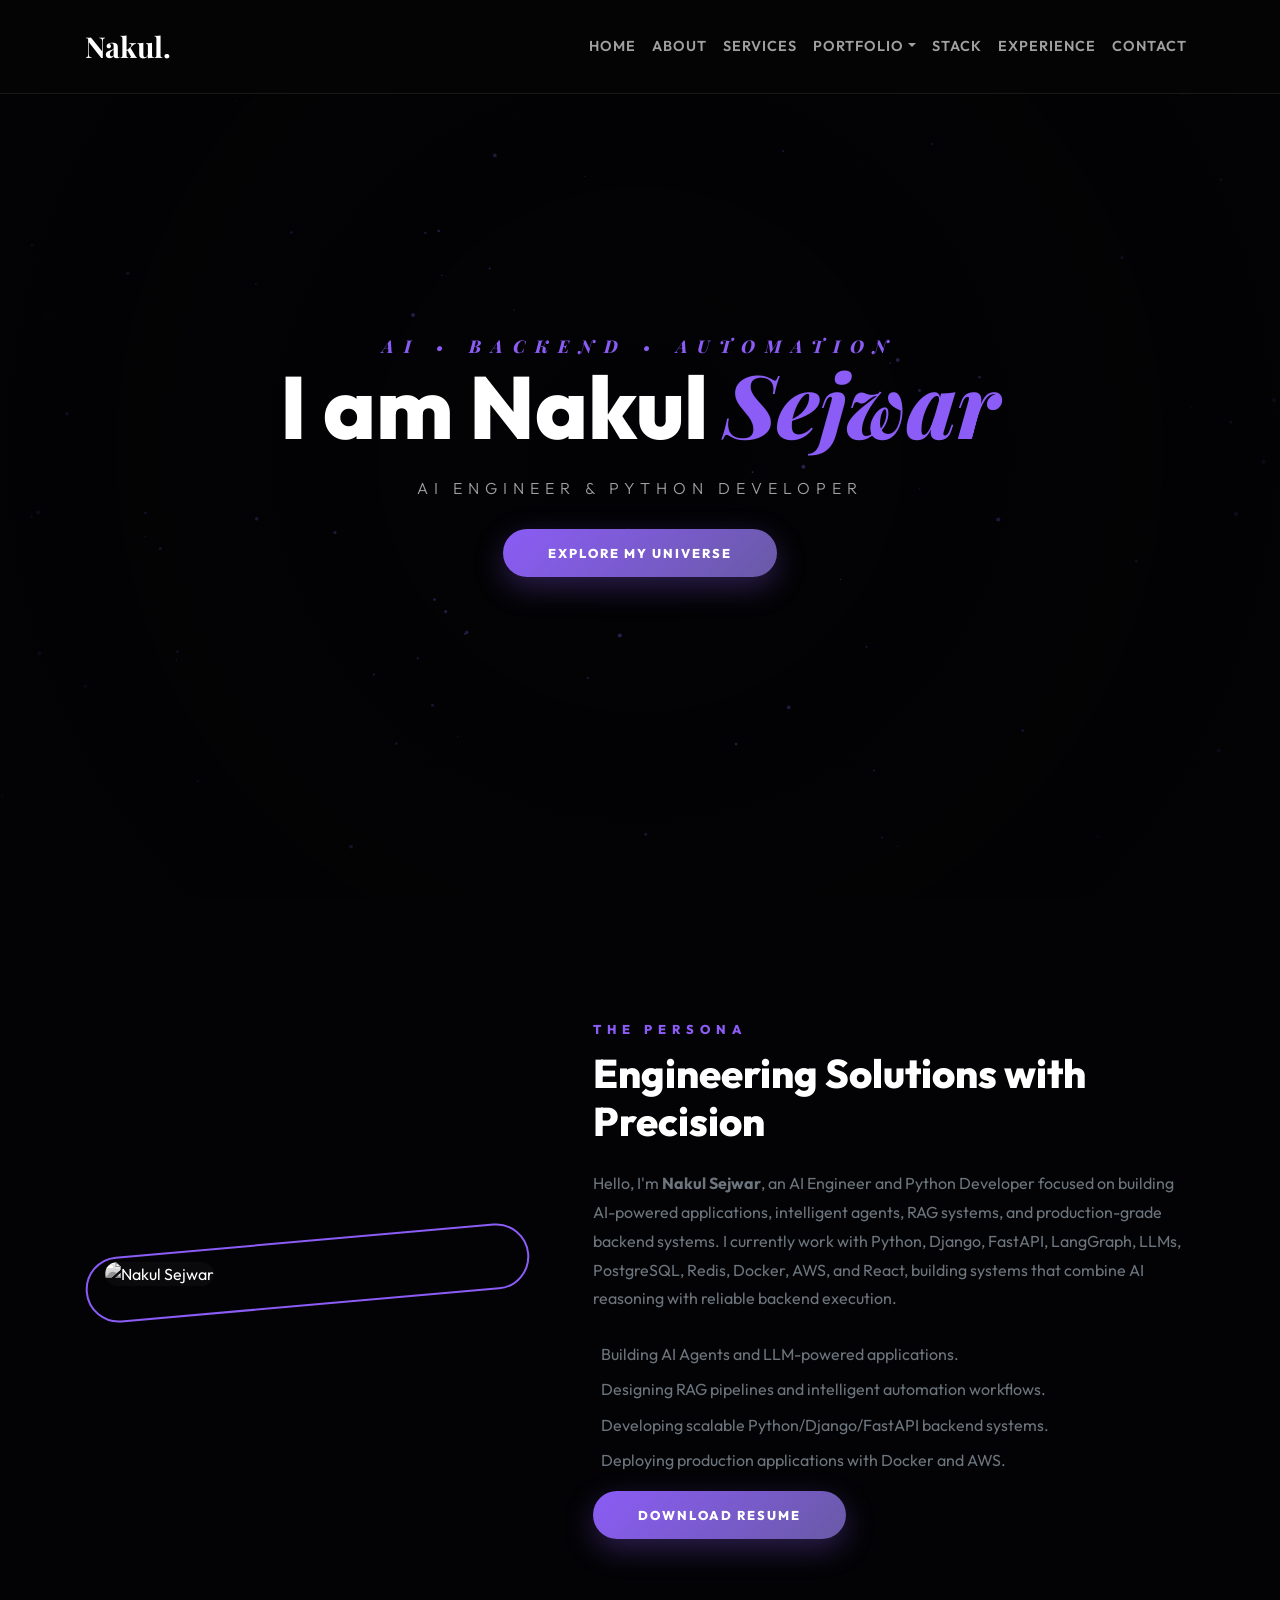
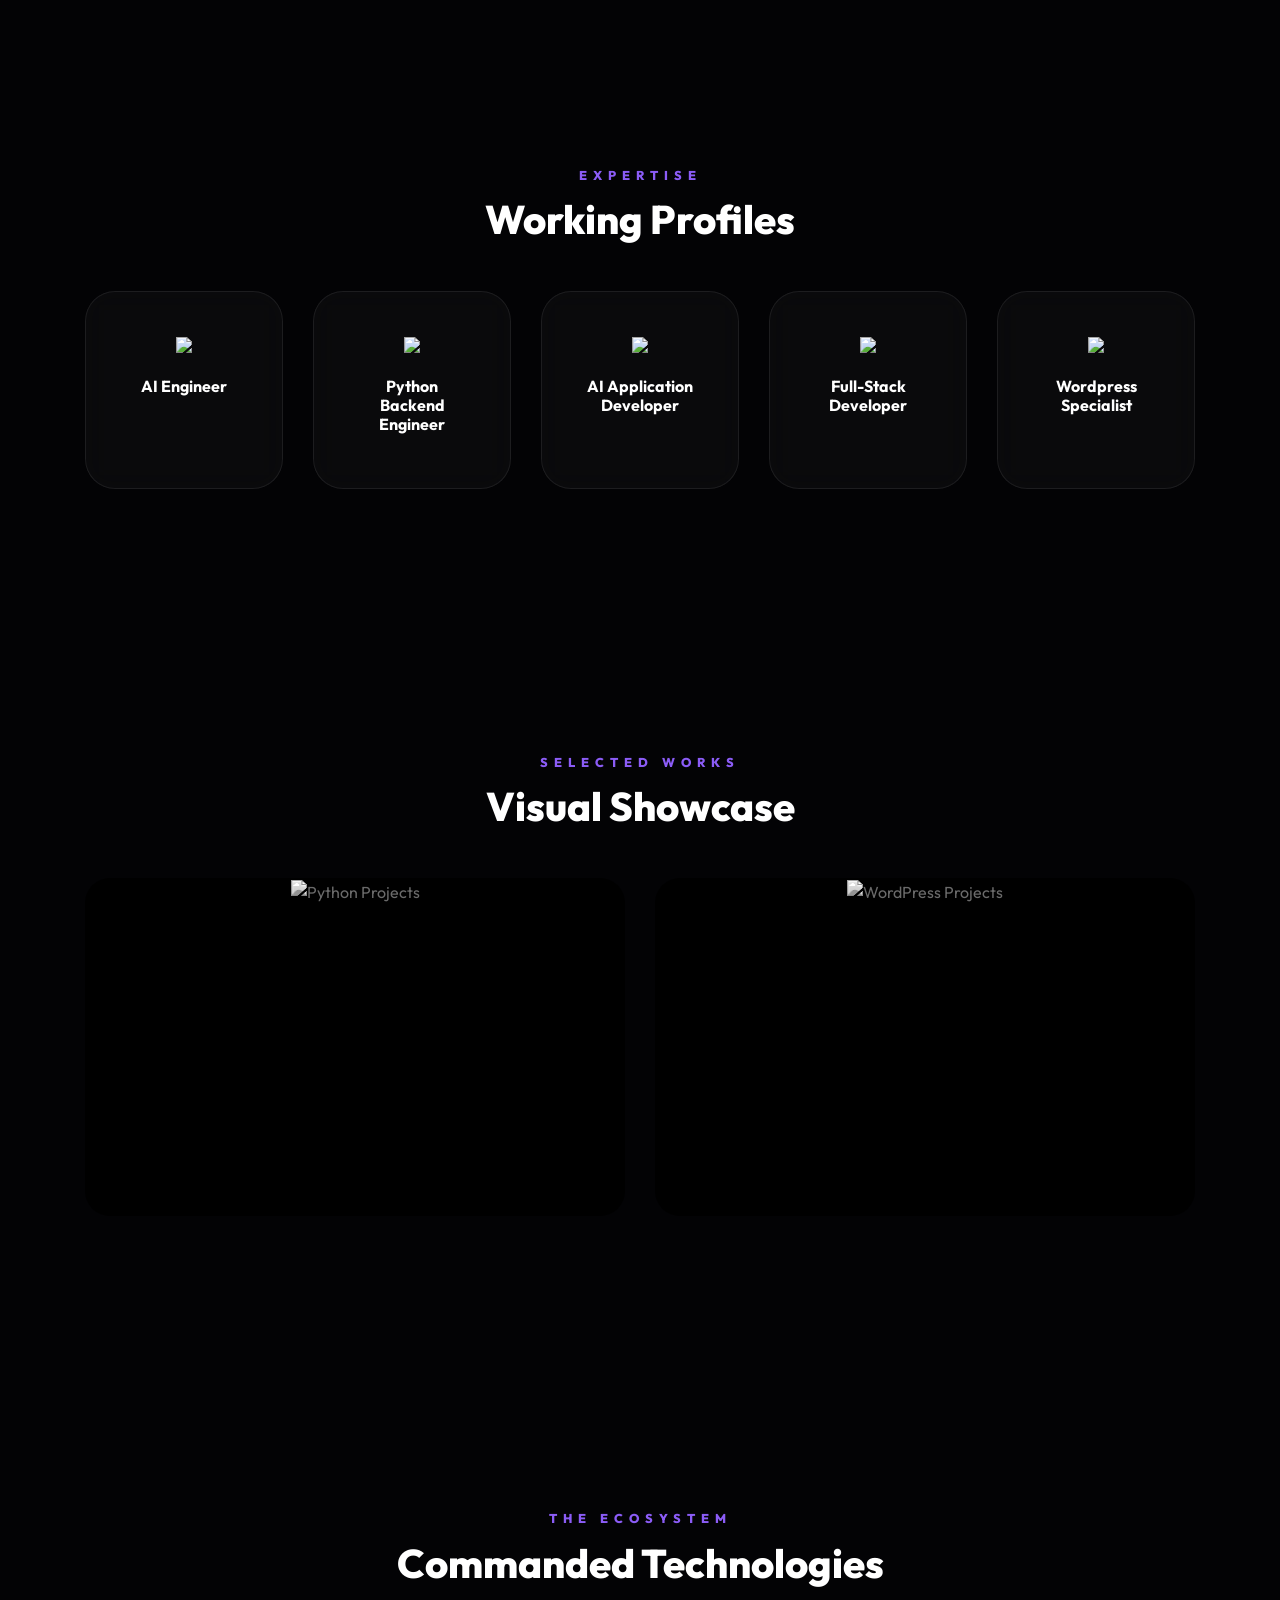
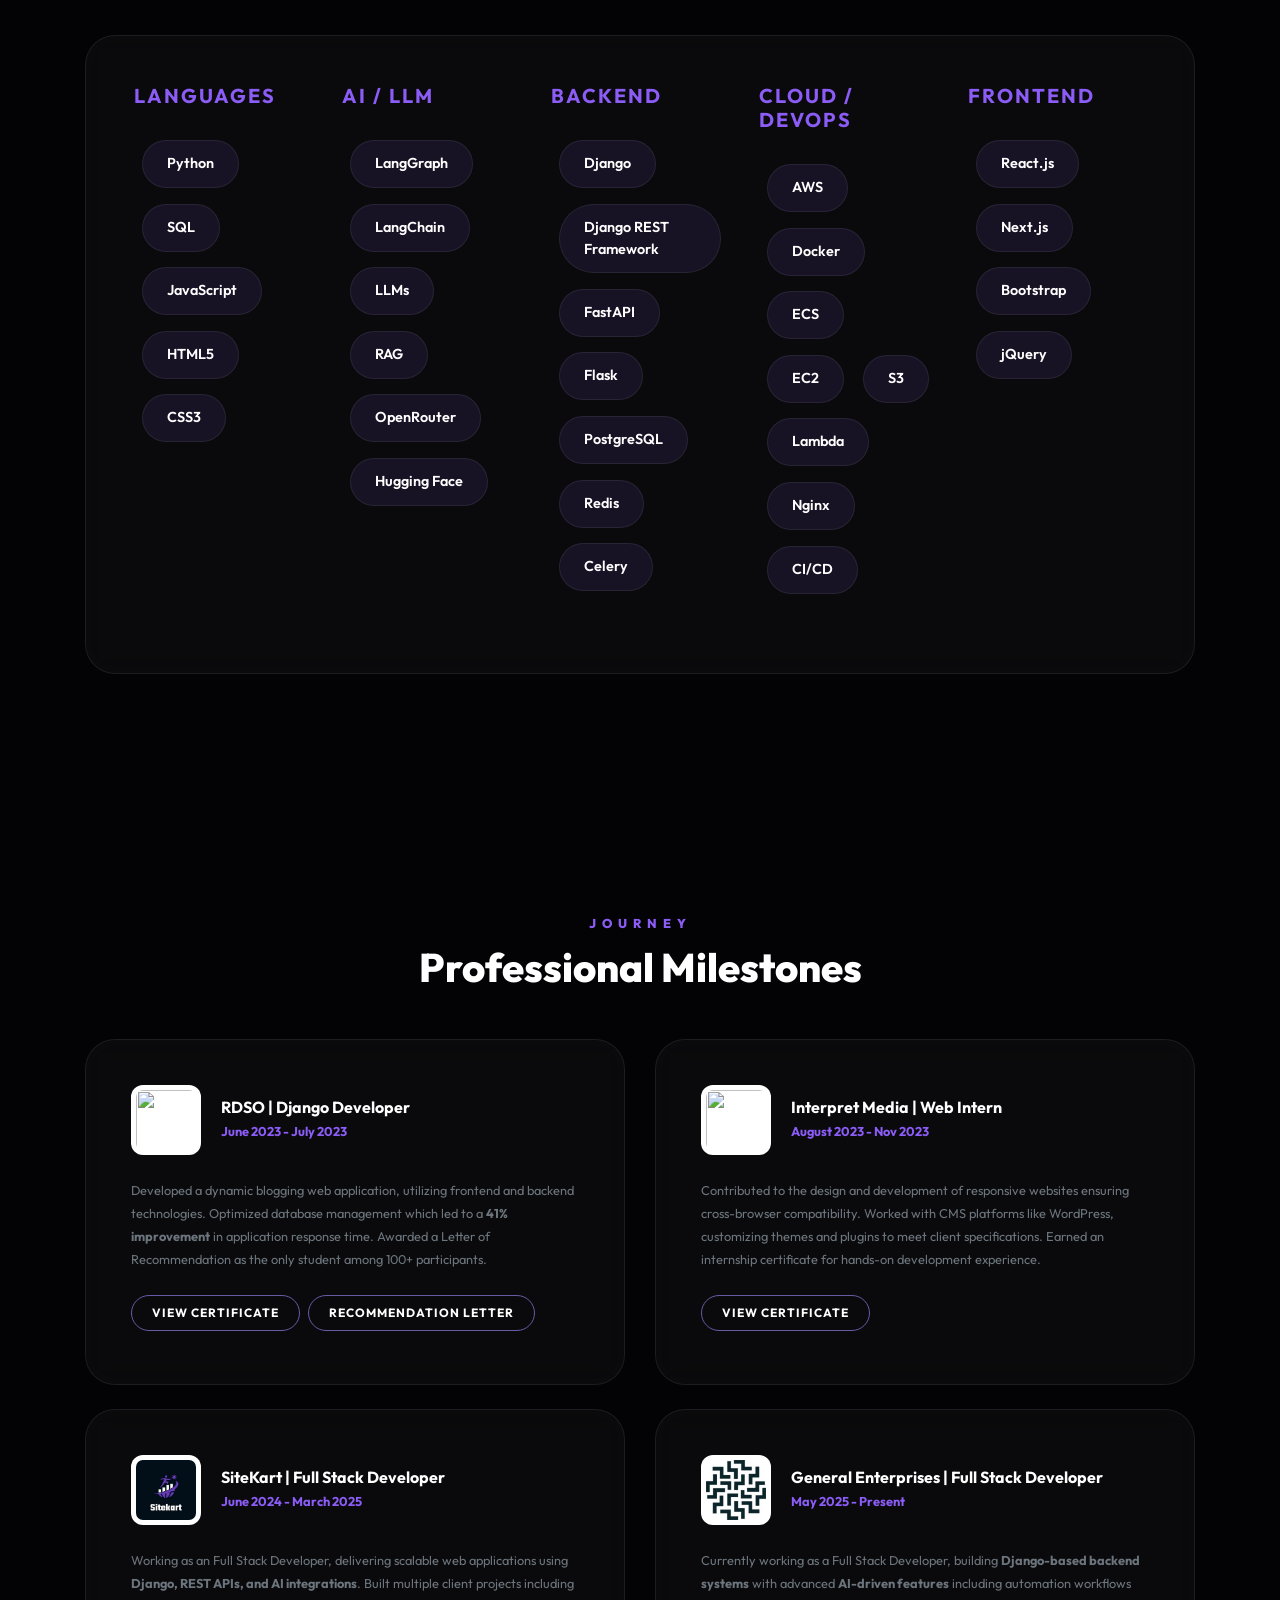
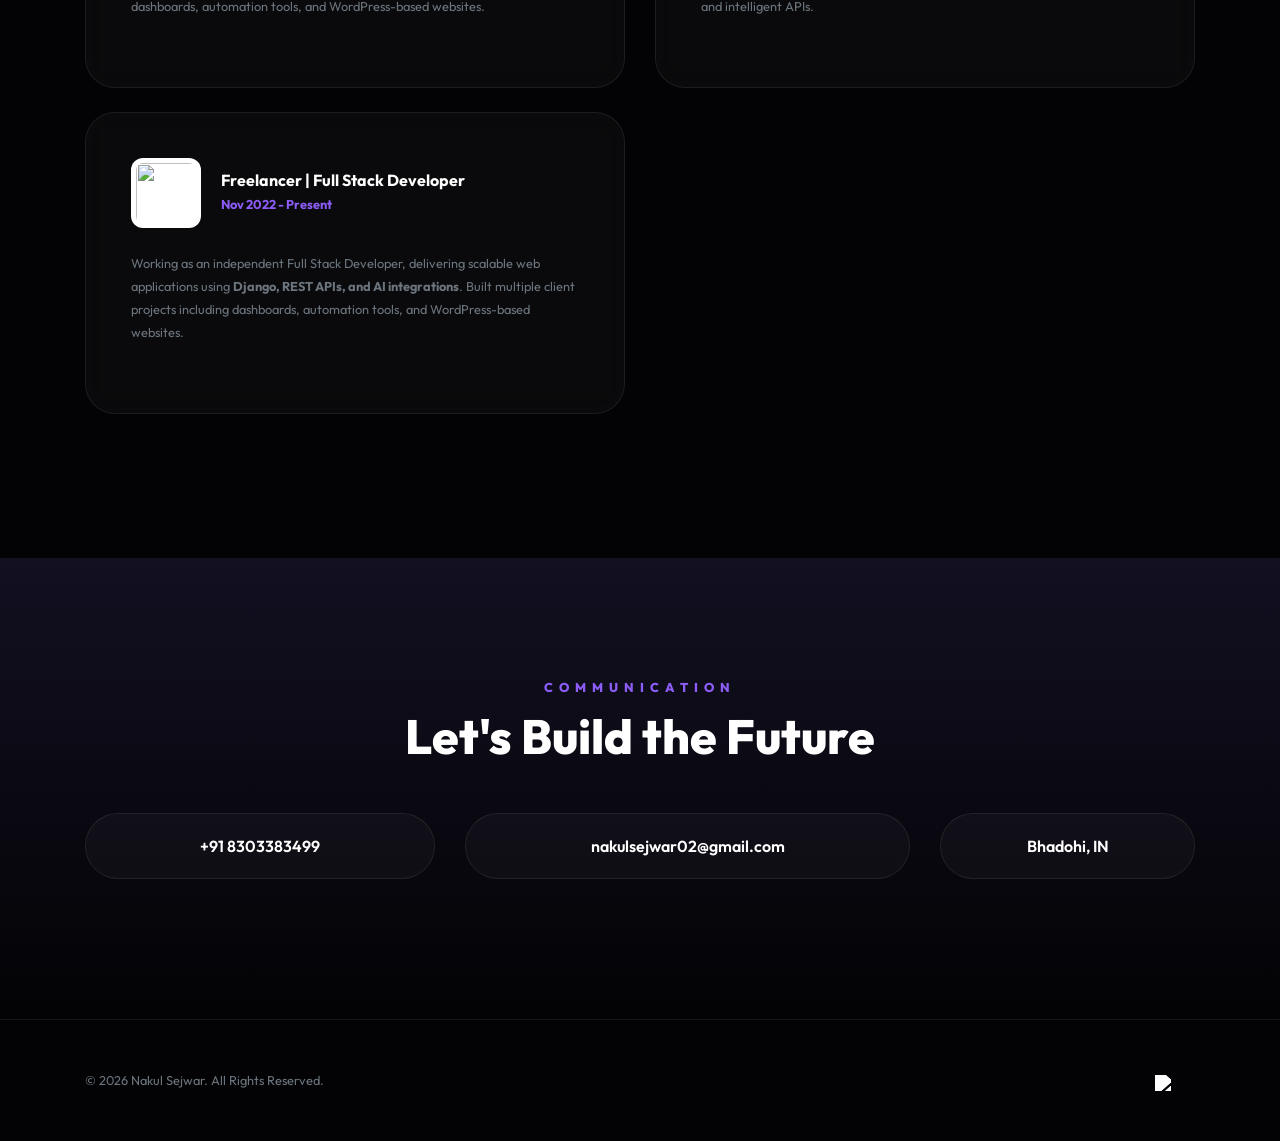
==== commit 7b2ac45a: "fix" ====
--- a/index.html
+++ b/index.html
@@ -514,11 +514,11 @@
         <div class="header-content container">
             <div class="reveal active">
                 <h1 class="header-title">
-                    <span class="d-block"
-                        style="font-size: 0.3em; letter-spacing: 15px; text-transform: uppercase;">Creative Mind</span>
+                    <span class="d-block" style="font-size: 0.2em; letter-spacing: 10px; text-transform: uppercase;">AI
+                        • BACKEND • AUTOMATION</span>
                     I am Nakul <span>Sejwar</span>
                 </h1>
-                <p class="header-subtitle">Python / Django Architect & Frontend Developer</p>
+                <p class="header-subtitle">AI ENGINEER & PYTHON DEVELOPER</p>
                 <div class="animate__animated animate__pulse animate__infinite">
                     <a href="#portfolio" class="btn-premium">Explore My Universe</a>
                 </div>
@@ -544,23 +544,25 @@
                     <h2 class="mb-4" style="font-weight: 800; font-size: 2.5rem;">Engineering Solutions with Precision
                     </h2>
                     <p class="text-muted mb-4" style="line-height: 1.8;">
-                        Hello, my name is <strong>Nakul Sejwar</strong>. I am currently working as a Full Stack
-                        Developer at General Enterprises, specializing in Django-based backend systems, AI integrations,
-                        and WordPress development, while pursuing an undergraduate degree in Computer Science and
-                        Engineering (CSE) from BBAU Lucknow.
+                        Hello, I'm <strong>Nakul Sejwar</strong>, an AI Engineer and Python Developer focused on
+                        building AI-powered applications, intelligent agents, RAG systems, and production-grade backend
+                        systems.
+
+                        I currently work with Python, Django, FastAPI, LangGraph, LLMs, PostgreSQL, Redis, Docker, AWS,
+                        and React, building systems that combine AI reasoning with reliable backend execution.
                     </p>
                     <ul class="text-muted list-unstyled mb-4" style="line-height: 2.2;">
-                        <li><i class="ti-check mr-2" style="color: var(--accent);"></i> Expert in realistic planning and
-                            virtual entertainment management.</li>
-                        <li><i class="ti-check mr-2" style="color: var(--accent);"></i> Detail-oriented CS student with
-                            rapid digital learning capabilities.</li>
-                        <li><i class="ti-check mr-2" style="color: var(--accent);"></i> Focused on SEO-driven,
-                            high-productivity coding environments.</li>
-                        <li><i class="ti-check mr-2" style="color: var(--accent);"></i> Committed to dynamic improvement
-                            and efficiency in every project.</li>
+                        <li><i class="ti-check mr-2" style="color: var(--accent);"></i> Building AI Agents and
+                            LLM-powered applications.</li>
+                        <li><i class="ti-check mr-2" style="color: var(--accent);"></i> Designing RAG pipelines and
+                            intelligent automation workflows.</li>
+                        <li><i class="ti-check mr-2" style="color: var(--accent);"></i> Developing scalable
+                            Python/Django/FastAPI backend systems.</li>
+                        <li><i class="ti-check mr-2" style="color: var(--accent);"></i> Deploying production
+                            applications with Docker and AWS.</li>
                     </ul>
                     <a href="https://drive.google.com/file/d/1Jrh1qIOYwb_SbWXU8_oIkuqwWPKTln1h/view?usp=sharing"
-                        class="btn-premium">Download Full CV</a>
+                        class="btn-premium">DOWNLOAD RESUME</a>
                 </div>
             </div>
         </div>
@@ -573,28 +575,34 @@
                 <h2 style="font-weight: 800; font-size: 2.5rem;">Working Profiles</h2>
             </div>
             <div class="row">
-                <div class="col-md-6 col-lg-3 mb-4 reveal">
+                <div class="col-md-6 col-lg mb-4 reveal">
+                    <div class="premium-card text-center tilt-effect">
+                        <img src="assets/imgs/analytics.svg" width="60" class="mb-4">
+                        <h6 class="font-weight-bold">AI Engineer</h6>
+                    </div>
+                </div>
+                <div class="col-md-6 col-lg mb-4 reveal">
                     <div class="premium-card text-center tilt-effect">
                         <img src="assets/imgs/icons8-python.svg" width="60" class="mb-4">
-                        <h6 class="font-weight-bold">Django Architect</h6>
-                    </div>
-                </div>
-                <div class="col-md-6 col-lg-3 mb-4 reveal">
+                        <h6 class="font-weight-bold">Python Backend Engineer</h6>
+                    </div>
+                </div>
+                <div class="col-md-6 col-lg mb-4 reveal">
+                    <div class="premium-card text-center tilt-effect">
+                        <img src="assets/imgs/cogwheel-svgrepo-com.svg" width="60" class="mb-4">
+                        <h6 class="font-weight-bold">AI Application Developer</h6>
+                    </div>
+                </div>
+                <div class="col-md-6 col-lg mb-4 reveal">
                     <div class="premium-card text-center tilt-effect">
                         <img src="assets/imgs/responsive.svg" width="60" class="mb-4">
-                        <h6 class="font-weight-bold">Frontend Dev</h6>
-                    </div>
-                </div>
-                <div class="col-md-6 col-lg-3 mb-4 reveal">
+                        <h6 class="font-weight-bold">Full-Stack Developer</h6>
+                    </div>
+                </div>
+                <div class="col-md-6 col-lg mb-4 reveal">
                     <div class="premium-card text-center tilt-effect">
                         <img src="assets/imgs/icons8-wordpress.svg" width="60" class="mb-4">
                         <h6 class="font-weight-bold">Wordpress Specialist</h6>
-                    </div>
-                </div>
-                <div class="col-md-6 col-lg-3 mb-4 reveal">
-                    <div class="premium-card text-center tilt-effect">
-                        <img src="assets/imgs/analytics.svg" width="60" class="mb-4">
-                        <h6 class="font-weight-bold">UI/UX Strategy</h6>
                     </div>
                 </div>
             </div>
@@ -645,35 +653,61 @@
             </div>
 
             <div class="premium-card reveal p-5">
-                <div class="row">
-                    <div class="col-md-4 mb-5 mb-md-0">
+                <div class="row justify-content-center">
+                    <div class="col-sm-6 col-md-4 col-lg mb-4">
                         <h5 class="font-weight-bold mb-4" style="letter-spacing: 2px; color: var(--accent);">LANGUAGES
                         </h5>
                         <div class="skill-tag" style="animation-delay: 0.1s;">Python</div>
-                        <div class="skill-tag" style="animation-delay: 0.3s;">SQL / MySQL</div>
-                        <div class="skill-tag" style="animation-delay: 0.5s;">HTML5</div>
-                        <div class="skill-tag" style="animation-delay: 0.7s;">CSS3</div>
-                        <div class="skill-tag" style="animation-delay: 0.9s;">JavaScript</div>
-                    </div>
-
-                    <div class="col-md-4 mb-5 mb-md-0">
-                        <h5 class="font-weight-bold mb-4" style="letter-spacing: 2px; color: var(--accent);">FRAMEWORKS
+                        <div class="skill-tag" style="animation-delay: 0.2s;">SQL</div>
+                        <div class="skill-tag" style="animation-delay: 0.3s;">JavaScript</div>
+                        <div class="skill-tag" style="animation-delay: 0.4s;">HTML5</div>
+                        <div class="skill-tag" style="animation-delay: 0.5s;">CSS3</div>
+                    </div>
+
+                    <div class="col-sm-6 col-md-4 col-lg mb-4">
+                        <h5 class="font-weight-bold mb-4" style="letter-spacing: 2px; color: var(--accent);">AI / LLM
                         </h5>
-                        <div class="skill-tag" style="animation-delay: 0.2s;">Django</div>
+                        <div class="skill-tag" style="animation-delay: 0.1s;">LangGraph</div>
+                        <div class="skill-tag" style="animation-delay: 0.2s;">LangChain</div>
+                        <div class="skill-tag" style="animation-delay: 0.3s;">LLMs</div>
+                        <div class="skill-tag" style="animation-delay: 0.4s;">RAG</div>
+                        <div class="skill-tag" style="animation-delay: 0.5s;">OpenRouter</div>
+                        <div class="skill-tag" style="animation-delay: 0.6s;">Hugging Face</div>
+                    </div>
+
+                    <div class="col-sm-6 col-md-4 col-lg mb-4">
+                        <h5 class="font-weight-bold mb-4" style="letter-spacing: 2px; color: var(--accent);">BACKEND
+                        </h5>
+                        <div class="skill-tag" style="animation-delay: 0.1s;">Django</div>
+                        <div class="skill-tag" style="animation-delay: 0.2s;">Django REST Framework</div>
+                        <div class="skill-tag" style="animation-delay: 0.3s;">FastAPI</div>
                         <div class="skill-tag" style="animation-delay: 0.4s;">Flask</div>
+                        <div class="skill-tag" style="animation-delay: 0.5s;">PostgreSQL</div>
+                        <div class="skill-tag" style="animation-delay: 0.6s;">Redis</div>
+                        <div class="skill-tag" style="animation-delay: 0.7s;">Celery</div>
+                    </div>
+
+                    <div class="col-sm-6 col-md-4 col-lg mb-4">
+                        <h5 class="font-weight-bold mb-4" style="letter-spacing: 2px; color: var(--accent);">CLOUD /
+                            DEVOPS
+                        </h5>
+                        <div class="skill-tag" style="animation-delay: 0.1s;">AWS</div>
+                        <div class="skill-tag" style="animation-delay: 0.2s;">Docker</div>
+                        <div class="skill-tag" style="animation-delay: 0.3s;">ECS</div>
+                        <div class="skill-tag" style="animation-delay: 0.4s;">EC2</div>
+                        <div class="skill-tag" style="animation-delay: 0.5s;">S3</div>
+                        <div class="skill-tag" style="animation-delay: 0.6s;">Lambda</div>
+                        <div class="skill-tag" style="animation-delay: 0.7s;">Nginx</div>
+                        <div class="skill-tag" style="animation-delay: 0.8s;">CI/CD</div>
+                    </div>
+
+                    <div class="col-sm-6 col-md-4 col-lg mb-4">
+                        <h5 class="font-weight-bold mb-4" style="letter-spacing: 2px; color: var(--accent);">FRONTEND
+                        </h5>
                         <div class="skill-tag" style="animation-delay: 0.1s;">React.js</div>
+                        <div class="skill-tag" style="animation-delay: 0.2s;">Next.js</div>
                         <div class="skill-tag" style="animation-delay: 0.3s;">Bootstrap</div>
-                        <div class="skill-tag" style="animation-delay: 0.5s;">JQuery</div>
-                    </div>
-
-                    <div class="col-md-4">
-                        <h5 class="font-weight-bold mb-4" style="letter-spacing: 2px; color: var(--accent);">TOOLING
-                        </h5>
-                        <div class="skill-tag" style="animation-delay: 0.6s;">Git / GitHub</div>
-                        <div class="skill-tag" style="animation-delay: 0.2s;">VS Code</div>
-                        <div class="skill-tag" style="animation-delay: 0.4s;">Figma</div>
-                        <div class="skill-tag" style="animation-delay: 0.1s;">Vercel</div>
-                        <div class="skill-tag" style="animation-delay: 0.3s;">PyCharm</div>
+                        <div class="skill-tag" style="animation-delay: 0.4s;">jQuery</div>
                     </div>
                 </div>
             </div>
@@ -734,14 +768,14 @@
                 <div class="col-md-6 mb-4 reveal">
                     <div class="premium-card tilt-effect">
                         <div class="d-flex align-items-center mb-4">
-                            <img src="assets/imgs/man.png" class="experience-card-img">
+                            <img src="assets/imgs/sitekart.jpg" class="experience-card-img">
                             <div>
-                                <h6 class="mb-0 font-weight-bold">Freelancer | Full Stack Developer</h6>
-                                <small style="color: var(--accent); font-weight: 700;">Nov 2022 - Present</small>
+                                <h6 class="mb-0 font-weight-bold">SiteKart | Full Stack Developer</h6>
+                                <small style="color: var(--accent); font-weight: 700;">June 2024 - March 2025</small>
                             </div>
                         </div>
                         <p class="text-muted small mb-4" style="line-height: 1.8;">
-                            Working as an independent Full Stack Developer, delivering scalable web applications using
+                            Working as an Full Stack Developer, delivering scalable web applications using
                             <strong>Django, REST APIs, and AI integrations</strong>. Built multiple client projects
                             including dashboards, automation tools, and WordPress-based websites.
                         </p>
@@ -761,6 +795,22 @@
                             Currently working as a Full Stack Developer, building <strong>Django-based backend
                                 systems</strong> with advanced <strong>AI-driven features</strong> including automation
                             workflows and intelligent APIs.
+                        </p>
+                    </div>
+                </div>
+                <div class="col-md-6 mb-4 reveal">
+                    <div class="premium-card tilt-effect">
+                        <div class="d-flex align-items-center mb-4">
+                            <img src="assets/imgs/man.png" class="experience-card-img">
+                            <div>
+                                <h6 class="mb-0 font-weight-bold">Freelancer | Full Stack Developer</h6>
+                                <small style="color: var(--accent); font-weight: 700;">Nov 2022 - Present</small>
+                            </div>
+                        </div>
+                        <p class="text-muted small mb-4" style="line-height: 1.8;">
+                            Working as an independent Full Stack Developer, delivering scalable web applications using
+                            <strong>Django, REST APIs, and AI integrations</strong>. Built multiple client projects
+                            including dashboards, automation tools, and WordPress-based websites.
                         </p>
                     </div>
                 </div>
